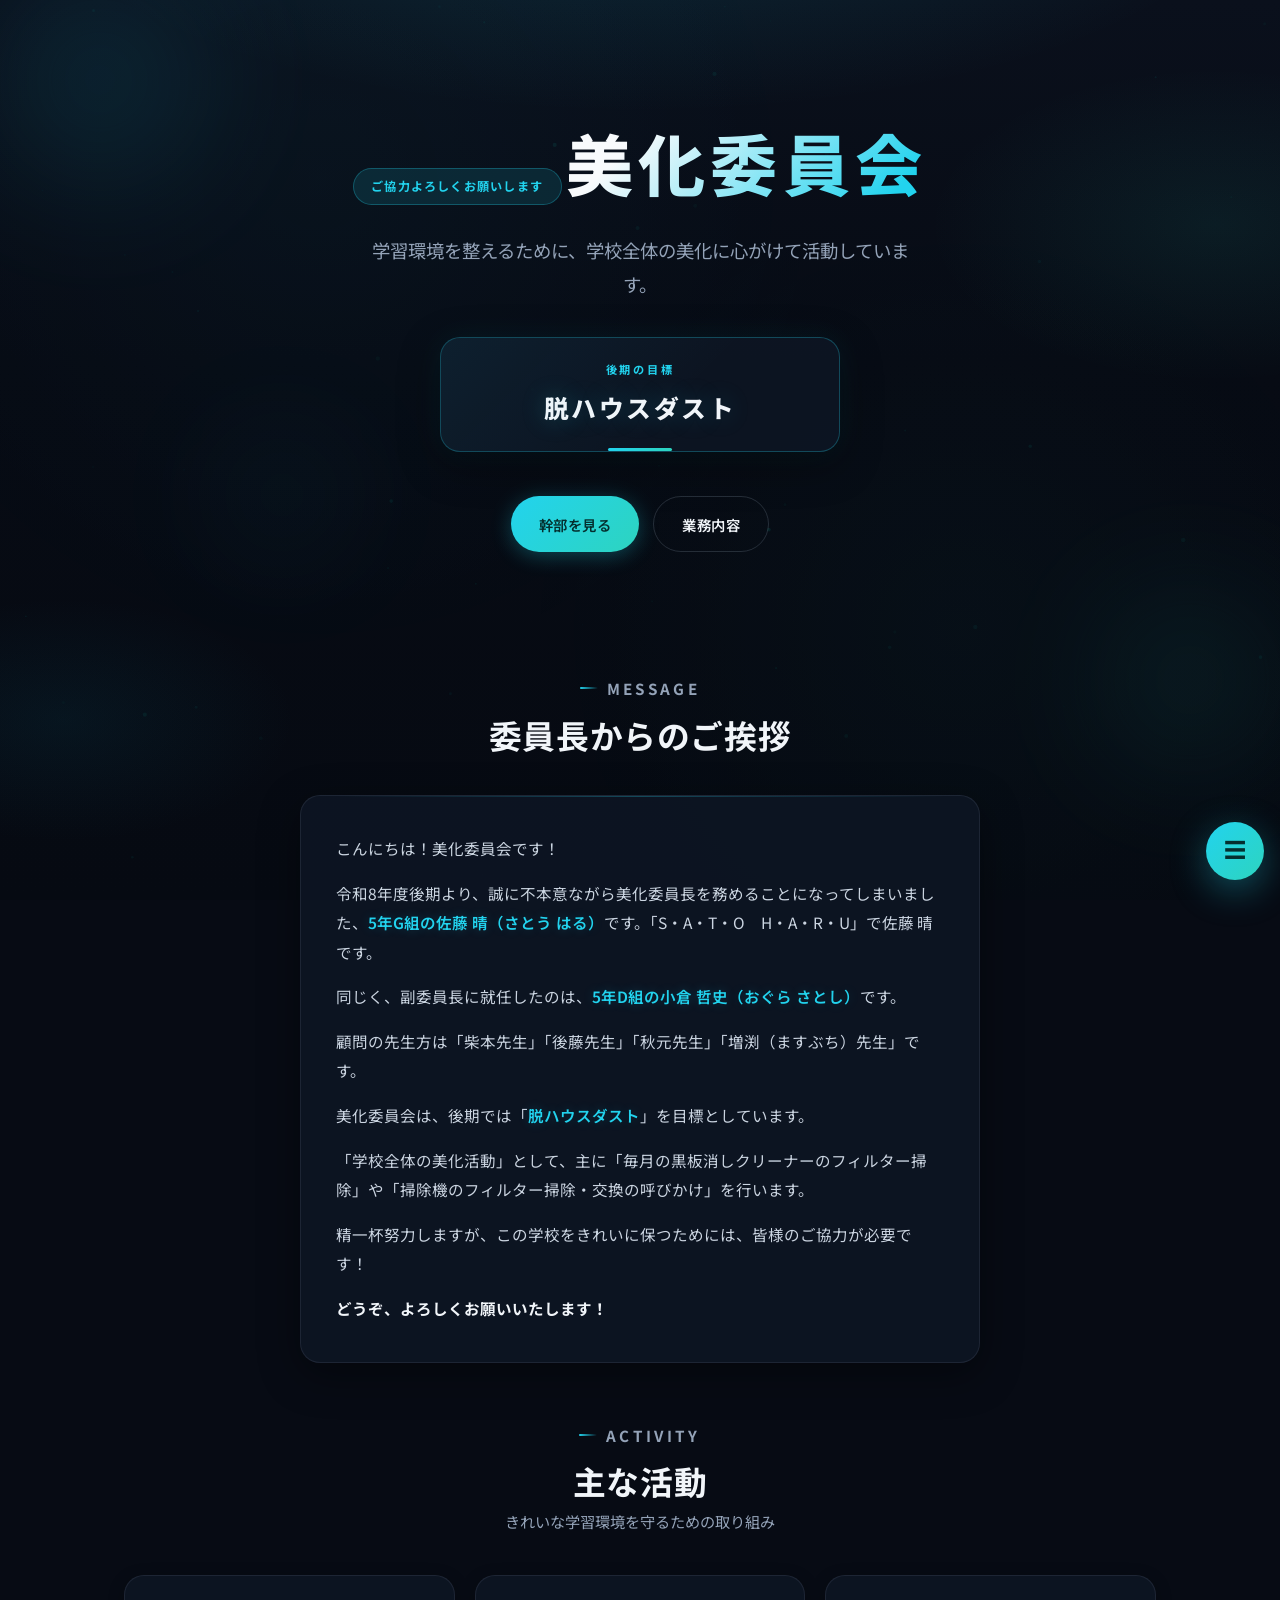
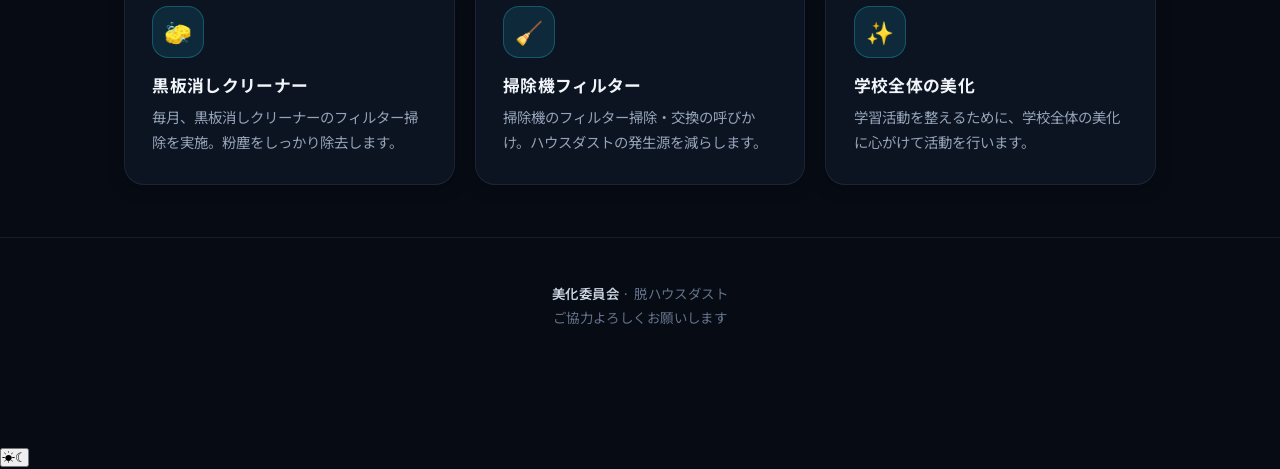
==== index.html @ 7baf2f7c "fix: light default data-theme + theme-color" ====
<!DOCTYPE html>
<html lang="ja" data-theme="light">
<head>
  <meta charset="UTF-8">
  <meta name="viewport" content="width=device-width, initial-scale=1.0, viewport-fit=cover">
  <meta name="description" content="美化委員会公式サイト — 脱ハウスダスト。学校全体の美化活動を行っています。">
  <meta name="theme-color" content="#f6f7f9">
  <title>美化委員会 · 脱ハウスダスト</title>
  <link rel="preconnect" href="https://fonts.googleapis.com">
  <link rel="preconnect" href="https://fonts.gstatic.com" crossorigin>
  <link href="https://fonts.googleapis.com/css2?family=Noto+Sans+JP:wght@400;500;600;700;800&display=swap" rel="stylesheet">
  <link rel="stylesheet" href="css/style.css">
  <link rel="stylesheet" href="css/menu.css">
</head>
<body>
  <div class="ambient" aria-hidden="true">
    <div class="ambient-gradient"></div>
    <div class="ambient-mesh"></div>
    <div class="ambient-orbs">
      <div class="orb orb-1"></div>
      <div class="orb orb-2"></div>
      <div class="orb orb-3"></div>
    </div>
  </div>
  <canvas id="dust-canvas" aria-hidden="true"></canvas>

  <div class="page-wrap">
    <header class="hero">
      <div class="container">
        <div class="hero-badge">ご協力よろしくお願いします</div>
        <h1>美化委員会</h1>
        <p class="hero-sub">学習環境を整えるために、学校全体の美化に心がけて活動しています。</p>
        <div class="goal-banner">
          <div class="label">後期の目標</div>
          <div class="value">脱ハウスダスト</div>
        </div>
        <div class="hero-cta">
          <a href="cadre.html" class="btn btn-primary">幹部を見る</a>
          <a href="activities.html" class="btn btn-ghost">業務内容</a>
        </div>
      </div>
    </header>

    <section class="section">
      <div class="container">
        <div class="section-header reveal">
          <p class="eyebrow">Message</p>
          <h2>委員長からのご挨拶</h2>
        </div>
        <div class="speech-card reveal reveal-delay-1">
          <p>こんにちは！美化委員会です！</p>
          <p>令和8年度後期より、誠に不本意ながら美化委員長を務めることになってしまいました、<span class="highlight">5年G組の佐藤 晴（さとう はる）</span>です。「S・A・T・O　H・A・R・U」で佐藤 晴です。</p>
          <p>同じく、副委員長に就任したのは、<span class="highlight">5年D組の小倉 哲史（おぐら さとし）</span>です。</p>
          <p>顧問の先生方は「柴本先生」「後藤先生」「秋元先生」「増渕（ますぶち）先生」です。</p>
          <p>美化委員会は、後期では「<span class="highlight">脱ハウスダスト</span>」を目標としています。</p>
          <p>「学校全体の美化活動」として、主に「毎月の黒板消しクリーナーのフィルター掃除」や「掃除機のフィルター掃除・交換の呼びかけ」を行います。</p>
          <p>精一杯努力しますが、この学校をきれいに保つためには、皆様のご協力が必要です！</p>
          <p><strong>どうぞ、よろしくお願いいたします！</strong></p>
        </div>
      </div>
    </section>

    <section class="section" style="padding-top:0;">
      <div class="container">
        <div class="section-header reveal">
          <p class="eyebrow">Activity</p>
          <h2>主な活動</h2>
          <p>きれいな学習環境を守るための取り組み</p>
        </div>
        <div class="activity-grid">
          <article class="card activity-card reveal reveal-delay-1">
            <div class="icon">🧽</div>
            <h3>黒板消しクリーナー</h3>
            <p>毎月、黒板消しクリーナーのフィルター掃除を実施。粉塵をしっかり除去します。</p>
          </article>
          <article class="card activity-card reveal reveal-delay-2">
            <div class="icon">🧹</div>
            <h3>掃除機フィルター</h3>
            <p>掃除機のフィルター掃除・交換の呼びかけ。ハウスダストの発生源を減らします。</p>
          </article>
          <article class="card activity-card reveal reveal-delay-3">
            <div class="icon">✨</div>
            <h3>学校全体の美化</h3>
            <p>学習活動を整えるために、学校全体の美化に心がけて活動を行います。</p>
          </article>
        </div>
      </div>
    </section>

    <footer class="site-footer">
      <p><strong>美化委員会</strong> · 脱ハウスダスト</p>
      <p>ご協力よろしくお願いします</p>
    </footer>
  </div>

  <script src="js/main.js" defer></script>
  <script src="js/menu.js" defer></script>
</body>
</html>
---- css/style.css ----
/* ============================================================
   美化委員会 · 脱ハウスダスト
   Premium Dark · Clean Air Protocol
   High motion · Strong visual identity
   ============================================================ */

:root {
  --bg: #070b14;
  --bg-elevated: #0d1524;
  --surface: rgba(16, 24, 40, 0.72);
  --surface-solid: #111827;
  --surface-hover: rgba(30, 41, 59, 0.85);

  --ink: #f1f5f9;
  --ink-2: #cbd5e1;
  --ink-3: #94a3b8;
  --ink-4: #64748b;

  --accent: #22d3ee;
  --accent-2: #2dd4bf;
  --accent-dim: #0e7490;
  --accent-soft: rgba(34, 211, 238, 0.12);
  --accent-glow: rgba(34, 211, 238, 0.35);
  --accent-line: rgba(34, 211, 238, 0.28);

  --line: rgba(148, 163, 184, 0.12);
  --line-strong: rgba(148, 163, 184, 0.22);
  --shadow-sm: 0 4px 16px rgba(0, 0, 0, 0.25);
  --shadow-md: 0 12px 40px rgba(0, 0, 0, 0.4);
  --shadow-lg: 0 24px 64px rgba(0, 0, 0, 0.5);
  --shadow-glow: 0 0 40px rgba(34, 211, 238, 0.15);

  --radius: 20px;
  --radius-sm: 12px;
  --radius-full: 9999px;

  --font: "Noto Sans JP", "Hiragino Sans", "Yu Gothic", system-ui, sans-serif;
  --ease: cubic-bezier(0.22, 1, 0.36, 1);
  --ease-out: cubic-bezier(0.16, 1, 0.3, 1);
  --ease-spring: cubic-bezier(0.34, 1.4, 0.64, 1);
  --max: 1080px;
}

*, *::before, *::after { box-sizing: border-box; margin: 0; padding: 0; }

html {
  scroll-behavior: smooth;
  -webkit-text-size-adjust: 100%;
  background: var(--bg);
}

body {
  font-family: var(--font);
  color: var(--ink);
  background: var(--bg);
  line-height: 1.75;
  min-height: 100vh;
  overflow-x: hidden;
  -webkit-font-smoothing: antialiased;
}

.ambient {
  position: fixed;
  inset: 0;
  z-index: 0;
  pointer-events: none;
  overflow: hidden;
}

.ambient-gradient {
  position: absolute;
  inset: 0;
  background:
    radial-gradient(ellipse 90% 50% at 50% -15%, rgba(34, 211, 238, 0.14) 0%, transparent 55%),
    radial-gradient(ellipse 45% 35% at 95% 25%, rgba(45, 212, 191, 0.08) 0%, transparent 50%),
    radial-gradient(ellipse 40% 30% at 5% 80%, rgba(14, 116, 144, 0.1) 0%, transparent 45%),
    linear-gradient(180deg, #0a101c 0%, var(--bg) 40%, #060a12 100%);
}

.ambient-mesh {
  position: absolute;
  inset: 0;
  opacity: 0.5;
  background-image:
    radial-gradient(circle at 25% 20%, rgba(34, 211, 238, 0.06) 0%, transparent 42%),
    radial-gradient(circle at 75% 70%, rgba(45, 212, 191, 0.05) 0%, transparent 38%);
  animation: mesh-drift 28s ease-in-out infinite alternate;
}

@keyframes mesh-drift {
  0% { transform: scale(1) translate(0, 0); }
  100% { transform: scale(1.08) translate(-2%, 1%); }
}

.ambient-orbs {
  position: absolute;
  inset: 0;
  overflow: hidden;
}
.orb {
  position: absolute;
  border-radius: 50%;
  filter: blur(60px);
  opacity: 0.35;
  animation: orb-float 18s ease-in-out infinite;
}
.orb-1 {
  width: 320px; height: 320px;
  background: radial-gradient(circle, rgba(34, 211, 238, 0.4), transparent 70%);
  top: -80px; left: -60px;
}
.orb-2 {
  width: 260px; height: 260px;
  background: radial-gradient(circle, rgba(45, 212, 191, 0.35), transparent 70%);
  bottom: 10%; right: -40px;
  animation-delay: -6s;
}
.orb-3 {
  width: 180px; height: 180px;
  background: radial-gradient(circle, rgba(14, 116, 144, 0.4), transparent 70%);
  top: 45%; left: 15%;
  animation-delay: -12s;
}

@keyframes orb-float {
  0%, 100% { transform: translate(0, 0) scale(1); }
  33% { transform: translate(30px, -25px) scale(1.08); }
  66% { transform: translate(-20px, 15px) scale(0.95); }
}

#dust-canvas {
  position: fixed;
  inset: 0;
  z-index: 1;
  pointer-events: none;
}

.page-wrap {
  position: relative;
  z-index: 2;
  min-height: 100vh;
  display: flex;
  flex-direction: column;
  animation: page-in 0.7s var(--ease-out) both;
}

@keyframes page-in {
  from { opacity: 0; transform: translateY(12px); }
  to { opacity: 1; transform: translateY(0); }
}

.container {
  width: 100%;
  max-width: var(--max);
  margin: 0 auto;
  padding: 0 1.5rem;
}

h1, h2, h3 {
  font-family: var(--font);
  font-weight: 700;
  letter-spacing: 0.02em;
  line-height: 1.25;
  color: var(--ink);
}

.eyebrow {
  display: inline-flex;
  align-items: center;
  gap: 0.55rem;
  font-size: 0.7rem;
  font-weight: 700;
  letter-spacing: 0.22em;
  text-transform: uppercase;
  color: var(--accent);
  margin-bottom: 0.75rem;
}
.eyebrow::before {
  content: "";
  width: 18px;
  height: 2px;
  background: linear-gradient(90deg, var(--accent), transparent);
  border-radius: 2px;
}

.btn {
  display: inline-flex;
  align-items: center;
  justify-content: center;
  gap: 0.5rem;
  padding: 0.9rem 1.75rem;
  border-radius: var(--radius-full);
  font-family: inherit;
  font-size: 0.9rem;
  font-weight: 600;
  letter-spacing: 0.04em;
  text-decoration: none;
  border: none;
  cursor: pointer;
  transition: transform 0.3s var(--ease), box-shadow 0.3s ease, background 0.25s ease, border-color 0.25s ease, color 0.25s ease;
  -webkit-tap-highlight-color: transparent;
  position: relative;
  overflow: hidden;
}
.btn::after {
  content: "";
  position: absolute;
  inset: 0;
  background: linear-gradient(120deg, transparent 30%, rgba(255,255,255,0.12) 50%, transparent 70%);
  transform: translateX(-120%);
  transition: transform 0.6s var(--ease);
}
.btn:hover::after { transform: translateX(120%); }

.btn-primary {
  background: linear-gradient(135deg, var(--accent), var(--accent-2));
  color: #042f2e;
  box-shadow: 0 4px 20px rgba(34, 211, 238, 0.3), var(--shadow-sm);
}
.btn-primary:hover {
  transform: translateY(-3px) scale(1.02);
  box-shadow: 0 8px 32px rgba(34, 211, 238, 0.4), var(--shadow-md);
}

.btn-ghost {
  background: transparent;
  color: var(--ink);
  border: 1px solid var(--line-strong);
  backdrop-filter: blur(8px);
}
.btn-ghost:hover {
  background: var(--surface);
  border-color: var(--accent-line);
  color: var(--accent);
  transform: translateY(-3px);
  box-shadow: var(--shadow-sm);
}

.card {
  background: var(--surface);
  border: 1px solid var(--line);
  border-radius: var(--radius);
  padding: 1.85rem 1.7rem;
  box-shadow: var(--shadow-sm);
  backdrop-filter: blur(16px);
  -webkit-backdrop-filter: blur(16px);
  transition: transform 0.4s var(--ease), box-shadow 0.4s ease, border-color 0.3s ease, background 0.3s ease;
  position: relative;
  overflow: hidden;
}
.card::before {
  content: "";
  position: absolute;
  top: 0; left: 0; right: 0;
  height: 1px;
  background: linear-gradient(90deg, transparent, var(--accent-line), transparent);
  opacity: 0;
  transition: opacity 0.35s ease;
}
.card:hover {
  transform: translateY(-6px);
  box-shadow: var(--shadow-md), var(--shadow-glow);
  border-color: var(--accent-line);
  background: var(--surface-hover);
}
.card:hover::before { opacity: 1; }

.hero {
  padding: 7.5rem 0 4rem;
  text-align: center;
  position: relative;
}

.hero-badge {
  display: inline-flex;
  align-items: center;
  gap: 0.4rem;
  padding: 0.42rem 1.1rem;
  border-radius: var(--radius-full);
  background: var(--accent-soft);
  border: 1px solid var(--accent-line);
  color: var(--accent);
  font-size: 0.76rem;
  font-weight: 700;
  letter-spacing: 0.1em;
  margin-bottom: 1.75rem;
  animation: badge-pulse 3.5s ease-in-out infinite;
}
@keyframes badge-pulse {
  0%, 100% { box-shadow: 0 0 0 0 rgba(34, 211, 238, 0.25); }
  50% { box-shadow: 0 0 0 8px rgba(34, 211, 238, 0); }
}

.hero h1 {
  font-size: clamp(2.6rem, 7vw, 4.2rem);
  font-weight: 800;
  letter-spacing: 0.08em;
  margin-bottom: 0.8rem;
  background: linear-gradient(135deg, #f8fafc 20%, var(--accent) 90%);
  -webkit-background-clip: text;
  background-clip: text;
  -webkit-text-fill-color: transparent;
  position: relative;
  display: inline-block;
}

.hero-sub {
  font-size: clamp(1rem, 2.3vw, 1.15rem);
  color: var(--ink-3);
  max-width: 30em;
  margin: 0 auto 2.25rem;
  font-weight: 400;
  line-height: 1.85;
}

.hero-cta {
  display: flex;
  flex-wrap: wrap;
  gap: 0.85rem;
  justify-content: center;
}

.goal-banner {
  margin: 0 auto 2.75rem;
  max-width: 400px;
  padding: 1.4rem 1.9rem;
  border-radius: var(--radius);
  background: var(--surface);
  border: 1px solid var(--accent-line);
  box-shadow: var(--shadow-md), 0 0 30px rgba(34, 211, 238, 0.08);
  text-align: center;
  position: relative;
  overflow: hidden;
  backdrop-filter: blur(12px);
}
.goal-banner::before {
  content: "";
  position: absolute;
  inset: 0;
  background: linear-gradient(135deg, rgba(34, 211, 238, 0.06), transparent 60%);
  pointer-events: none;
}
.goal-banner::after {
  content: "";
  position: absolute;
  left: 50%;
  bottom: 0;
  transform: translateX(-50%);
  width: 64px;
  height: 3px;
  background: linear-gradient(90deg, var(--accent), var(--accent-2));
  border-radius: 3px;
}
.goal-banner .label {
  font-size: 0.7rem;
  font-weight: 700;
  letter-spacing: 0.24em;
  color: var(--accent);
  margin-bottom: 0.35rem;
}
.goal-banner .value {
  font-size: 1.55rem;
  font-weight: 800;
  letter-spacing: 0.1em;
  color: var(--ink);
  text-shadow: 0 0 24px rgba(34, 211, 238, 0.25);
}

.section {
  padding: 3.25rem 0;
}
.section-header {
  text-align: center;
  margin-bottom: 2.5rem;
}
.section-header h2 {
  font-size: clamp(1.55rem, 3.2vw, 2.05rem);
  margin-bottom: 0.45rem;
}
.section-header p {
  color: var(--ink-3);
  font-size: 0.95rem;
}

.speech-card {
  max-width: 680px;
  margin: 0 auto;
  padding: 2.4rem 2.2rem;
  background: var(--surface);
  border-radius: var(--radius);
  border: 1px solid var(--line);
  box-shadow: var(--shadow-md);
  position: relative;
  backdrop-filter: blur(16px);
  -webkit-backdrop-filter: blur(16px);
}
.speech-card::before {
  content: "";
  position: absolute;
  top: 0;
  left: 2.2rem;
  right: 2.2rem;
  height: 1px;
  background: linear-gradient(90deg, transparent, var(--accent-line), transparent);
}
.speech-card p {
  color: var(--ink-2);
  font-size: 0.97rem;
  margin-bottom: 0.95rem;
  line-height: 1.9;
}
.speech-card p:last-child { margin-bottom: 0; }
.speech-card .highlight {
  color: var(--accent);
  font-weight: 600;
  text-shadow: 0 0 12px rgba(34, 211, 238, 0.2);
}
.speech-card strong {
  color: var(--ink);
  font-weight: 700;
}

.activity-grid {
  display: grid;
  grid-template-columns: repeat(auto-fit, minmax(250px, 1fr));
  gap: 1.25rem;
}
.activity-card .icon {
  width: 52px;
  height: 52px;
  border-radius: 16px;
  background: var(--accent-soft);
  border: 1px solid var(--accent-line);
  display: flex;
  align-items: center;
  justify-content: center;
  font-size: 1.4rem;
  margin-bottom: 1.1rem;
  transition: transform 0.35s var(--ease-spring), box-shadow 0.35s ease;
}
.activity-card:hover .icon {
  transform: scale(1.1) rotate(-4deg);
  box-shadow: 0 0 20px rgba(34, 211, 238, 0.25);
}
.activity-card h3 {
  font-size: 1.05rem;
  margin-bottom: 0.5rem;
}
.activity-card p {
  font-size: 0.9rem;
  color: var(--ink-3);
  line-height: 1.75;
}

.cadre-grid {
  display: grid;
  grid-template-columns: repeat(auto-fit, minmax(210px, 1fr));
  gap: 1.25rem;
}
.cadre-card {
  text-align: center;
  padding: 2.1rem 1.5rem;
}
.cadre-card .role {
  font-size: 0.66rem;
  font-weight: 700;
  letter-spacing: 0.2em;
  color: var(--accent);
  margin-bottom: 1.1rem;
  text-transform: uppercase;
}
.cadre-avatar {
  width: 84px;
  height: 84px;
  border-radius: 50%;
  margin: 0 auto 1.15rem;
  background: linear-gradient(145deg, var(--accent), var(--accent-2));
  display: flex;
  align-items: center;
  justify-content: center;
  font-size: 1.6rem;
  color: #042f2e;
  font-weight: 800;
  box-shadow: 0 10px 28px rgba(34, 211, 238, 0.3);
  letter-spacing: 0.02em;
  transition: transform 0.4s var(--ease-spring), box-shadow 0.4s ease;
}
.cadre-card:hover .cadre-avatar {
  transform: scale(1.08);
  box-shadow: 0 14px 36px rgba(34, 211, 238, 0.4);
}
.cadre-card.teacher .cadre-avatar {
  background: linear-gradient(145deg, #475569, #64748b);
  color: #f1f5f9;
  box-shadow: 0 10px 28px rgba(0, 0, 0, 0.35);
}
.cadre-card.teacher:hover .cadre-avatar {
  box-shadow: 0 14px 36px rgba(0, 0, 0, 0.45);
}
.cadre-card h3 {
  font-size: 1.15rem;
  margin-bottom: 0.3rem;
}
.cadre-card .meta {
  font-size: 0.86rem;
  color: var(--ink-3);
}
.cadre-card.featured {
  border-color: var(--accent-line);
  background: linear-gradient(165deg, rgba(34, 211, 238, 0.08), var(--surface));
}

.site-footer {
  margin-top: auto;
  padding: 2.75rem 1.5rem 7rem;
  text-align: center;
  color: var(--ink-4);
  font-size: 0.84rem;
  border-top: 1px solid var(--line);
  letter-spacing: 0.03em;
}
.site-footer strong {
  color: var(--ink-2);
  font-weight: 600;
}

.reveal {
  opacity: 0;
  transform: translateY(28px) scale(0.98);
  filter: blur(4px);
  transition:
    opacity 0.8s var(--ease-out),
    transform 0.8s var(--ease-out),
    filter 0.8s var(--ease-out);
}
.reveal.visible {
  opacity: 1;
  transform: translateY(0) scale(1);
  filter: blur(0);
}
.reveal-delay-1 { transition-delay: 0.08s; }
.reveal-delay-2 { transition-delay: 0.16s; }
.reveal-delay-3 { transition-delay: 0.24s; }
.reveal-delay-4 { transition-delay: 0.32s; }

@media (max-width: 480px) {
  .hero { padding: 5.5rem 0 3.25rem; }
  .speech-card { padding: 1.7rem 1.4rem; }
  .goal-banner { padding: 1.2rem 1.4rem; }
  .hero h1 { letter-spacing: 0.05em; }
}

@media (prefers-reduced-motion: reduce) {
  .ambient-mesh,
  .orb,
  .hero-badge {
    animation: none !important;
  }
  .reveal {
    opacity: 1;
    transform: none;
    filter: none;
    transition: none;
  }
}
---- css/menu.css ----
/* ============================================================
   Radial + FAB — Dark Clean Air theme
   ============================================================ */

:root {
  --rm-font: "Noto Sans JP", "Hiragino Sans", system-ui, sans-serif;
  --rm-item-bg: linear-gradient(145deg, #1e293b, #0f172a);
  --rm-item-hover-bg: linear-gradient(135deg, #22d3ee, #2dd4bf);
  --rm-parent-bg: linear-gradient(145deg, rgba(34, 211, 238, 0.15), #0f172a);
  --rm-border: rgba(34, 211, 238, 0.3);
  --rm-border-hover: #22d3ee;
  --rm-text: #f1f5f9;
  --rm-orbit: rgba(34, 211, 238, 0.25);
  --rm-core-bg: linear-gradient(135deg, #22d3ee, #2dd4bf);
  --rm-label-bg: rgba(15, 23, 42, 0.95);
  --rm-label-border: rgba(34, 211, 238, 0.2);
  --rm-item-size: 56px;
  --rm-ease: cubic-bezier(0.34, 1.4, 0.64, 1);
  --rm-z: 9999999;
  --ham-bg: #0a101c;
  --ham-card: #111827;
  --ham-border: rgba(148, 163, 184, 0.12);
}

.radial-menu-wrapper {
  position: fixed;
  top: 0;
  left: 0;
  width: 0;
  height: 0;
  z-index: var(--rm-z);
  pointer-events: none;
  visibility: hidden;
  opacity: 0;
  transition: visibility 0s linear 0.28s, opacity 0.18s ease-out;
  transform: none !important;
}
.radial-menu-wrapper.active {
  pointer-events: auto;
  visibility: visible;
  opacity: 1;
  transition: visibility 0s linear 0s, opacity 0.12s ease-in;
}

.rm-canvas-layer {
  position: absolute;
  top: 50%;
  left: 50%;
  transform: translate(-50%, -50%);
  pointer-events: none;
  z-index: 1;
}

.rm-shell-orbit {
  position: absolute;
  border-radius: 50%;
  border: 1.5px dashed var(--rm-orbit);
  pointer-events: none;
  z-index: 2;
  transform: scale(0.15) rotate(-90deg);
  opacity: 0;
  transition: transform 0.55s var(--rm-ease), opacity 0.3s ease;
}
.radial-menu-wrapper.active .rm-shell-orbit {
  transform: scale(1) rotate(0deg);
  opacity: 1;
  animation: bika-orbit 20s linear infinite;
}
@keyframes bika-orbit {
  to { transform: scale(1) rotate(360deg); }
}

.rm-core-btn {
  position: absolute;
  width: 48px;
  height: 48px;
  margin-top: -24px;
  margin-left: -24px;
  border-radius: 50%;
  border: 2px solid rgba(255, 255, 255, 0.4);
  background: var(--rm-core-bg);
  color: #042f2e;
  font-size: 17px;
  font-weight: 700;
  cursor: pointer;
  display: flex;
  align-items: center;
  justify-content: center;
  z-index: 10;
  box-shadow: 0 8px 28px rgba(34, 211, 238, 0.4);
  opacity: 0;
  pointer-events: none;
  transform: scale(0);
  transition: transform 0.4s var(--rm-ease), opacity 0.2s ease;
}
.rm-core-btn.visible {
  opacity: 1;
  pointer-events: auto;
  transform: scale(1);
}
.rm-core-btn:hover {
  transform: scale(1.12) !important;
}

.rm-item {
  position: absolute;
  width: var(--rm-item-size);
  height: var(--rm-item-size);
  margin-top: calc(-1 * var(--rm-item-size) / 2);
  margin-left: calc(-1 * var(--rm-item-size) / 2);
  border-radius: 50%;
  border: 1.5px solid var(--rm-border);
  background: var(--rm-item-bg);
  color: var(--rm-text);
  font-size: 20px;
  cursor: pointer;
  display: flex;
  align-items: center;
  justify-content: center;
  z-index: 3;
  box-shadow: 0 8px 24px rgba(0, 0, 0, 0.35);
  opacity: 0;
  pointer-events: none;
  transform: translate3d(0, 0, 0) scale(0);
  transition: transform 0.45s var(--rm-ease), opacity 0.25s ease, border-color 0.2s, background 0.2s;
}
.radial-menu-wrapper.active .rm-item.rendered {
  opacity: 1;
  pointer-events: auto;
  transform: translate3d(var(--x), var(--y), 0) scale(1);
}
.rm-item:hover,
.rm-item:active {
  background: var(--rm-item-hover-bg) !important;
  border-color: var(--rm-border-hover);
  color: #042f2e;
  transform: translate3d(var(--x), var(--y), 0) scale(1.16) !important;
  box-shadow: 0 12px 32px rgba(34, 211, 238, 0.35);
  z-index: 5;
}
.rm-item.has-sub {
  background: var(--rm-parent-bg);
  border-color: rgba(34, 211, 238, 0.45);
}
.rm-item::after {
  content: attr(data-label);
  position: absolute;
  bottom: -32px;
  left: 50%;
  transform: translateX(-50%) translateY(-6px) scale(0.85);
  background: var(--rm-label-bg);
  color: var(--rm-text);
  padding: 4px 10px;
  border-radius: 8px;
  border: 1px solid var(--rm-label-border);
  font-family: var(--rm-font);
  font-size: 11px;
  font-weight: 600;
  white-space: nowrap;
  opacity: 0;
  pointer-events: none;
  box-shadow: 0 4px 16px rgba(0, 0, 0, 0.3);
  transition: transform 0.3s var(--rm-ease), opacity 0.2s ease;
}
.radial-menu-wrapper.active .rm-item.rendered::after {
  opacity: 1;
  transform: translateX(-50%) translateY(0) scale(1);
}

.menu-fab {
  position: fixed !important;
  right: max(1rem, env(safe-area-inset-right));
  bottom: max(1.25rem, env(safe-area-inset-bottom));
  z-index: 99990 !important;
  width: 58px;
  height: 58px;
  border-radius: 50%;
  border: 0;
  cursor: pointer;
  font-size: 1.35rem;
  line-height: 1;
  background: linear-gradient(135deg, #22d3ee, #2dd4bf);
  color: #042f2e;
  box-shadow: 0 10px 36px rgba(34, 211, 238, 0.35);
  transition: transform 0.22s var(--rm-ease), box-shadow 0.22s ease;
  -webkit-tap-highlight-color: transparent;
}
.menu-fab:hover {
  transform: scale(1.08);
  box-shadow: 0 14px 44px rgba(34, 211, 238, 0.45);
}
.menu-fab:active {
  transform: scale(0.96);
}

#ham-overlay {
  position: fixed;
  inset: 0;
  z-index: 100000;
  display: none;
  background: rgba(7, 11, 20, 0.65);
  backdrop-filter: blur(14px);
  -webkit-backdrop-filter: blur(14px);
  opacity: 0;
  transition: opacity 0.28s ease;
}
#ham-overlay.open {
  display: block;
  opacity: 1;
}

#ham-panel {
  position: fixed;
  top: 0;
  right: 0;
  bottom: 0;
  z-index: 100001;
  width: min(340px, 100%);
  display: none;
  flex-direction: column;
  background: var(--ham-bg);
  color: var(--rm-text);
  padding: 1.35rem 1.2rem calc(1.5rem + env(safe-area-inset-bottom));
  overflow: auto;
  border-left: 1px solid var(--ham-border);
  box-shadow: -20px 0 48px rgba(0, 0, 0, 0.4);
  transform: translateX(100%);
  transition: transform 0.35s cubic-bezier(0.22, 1, 0.36, 1);
}
#ham-panel.open {
  display: flex;
  transform: translateX(0);
}

#ham-panel .ham-header {
  display: flex;
  justify-content: space-between;
  align-items: center;
  margin-bottom: 1.2rem;
  padding-bottom: 0.85rem;
  border-bottom: 1px solid var(--ham-border);
}
#ham-panel .ham-title {
  font-weight: 700;
  font-size: 1.02rem;
  letter-spacing: 0.06em;
  color: #f1f5f9;
}

#ham-list {
  display: flex;
  flex-direction: column;
  gap: 0.5rem;
}

.ham-link,
.ham-group-btn {
  display: block;
  width: 100%;
  text-align: left;
  padding: 0.95rem 1.05rem;
  border-radius: 14px;
  background: var(--ham-card);
  border: 1px solid var(--ham-border);
  color: var(--rm-text);
  text-decoration: none;
  font: inherit;
  font-size: 0.94rem;
  font-weight: 500;
  cursor: pointer;
  transition: border-color 0.2s, background 0.2s, transform 0.2s, box-shadow 0.2s;
}
.ham-link:hover,
.ham-group-btn:hover {
  border-color: rgba(34, 211, 238, 0.4);
  background: #1e293b;
  transform: translateX(3px);
  box-shadow: 0 4px 16px rgba(34, 211, 238, 0.1);
}

.ham-close {
  border: 0;
  background: rgba(148, 163, 184, 0.1);
  color: #f1f5f9;
  width: 40px;
  height: 40px;
  border-radius: 50%;
  cursor: pointer;
  font-size: 1.05rem;
  transition: background 0.2s, transform 0.2s;
}
.ham-close:hover {
  background: rgba(34, 211, 238, 0.2);
  transform: rotate(90deg);
}

@media (max-width: 480px) {
  :root { --rm-item-size: 52px; }
  .menu-fab { width: 54px; height: 54px; }
}
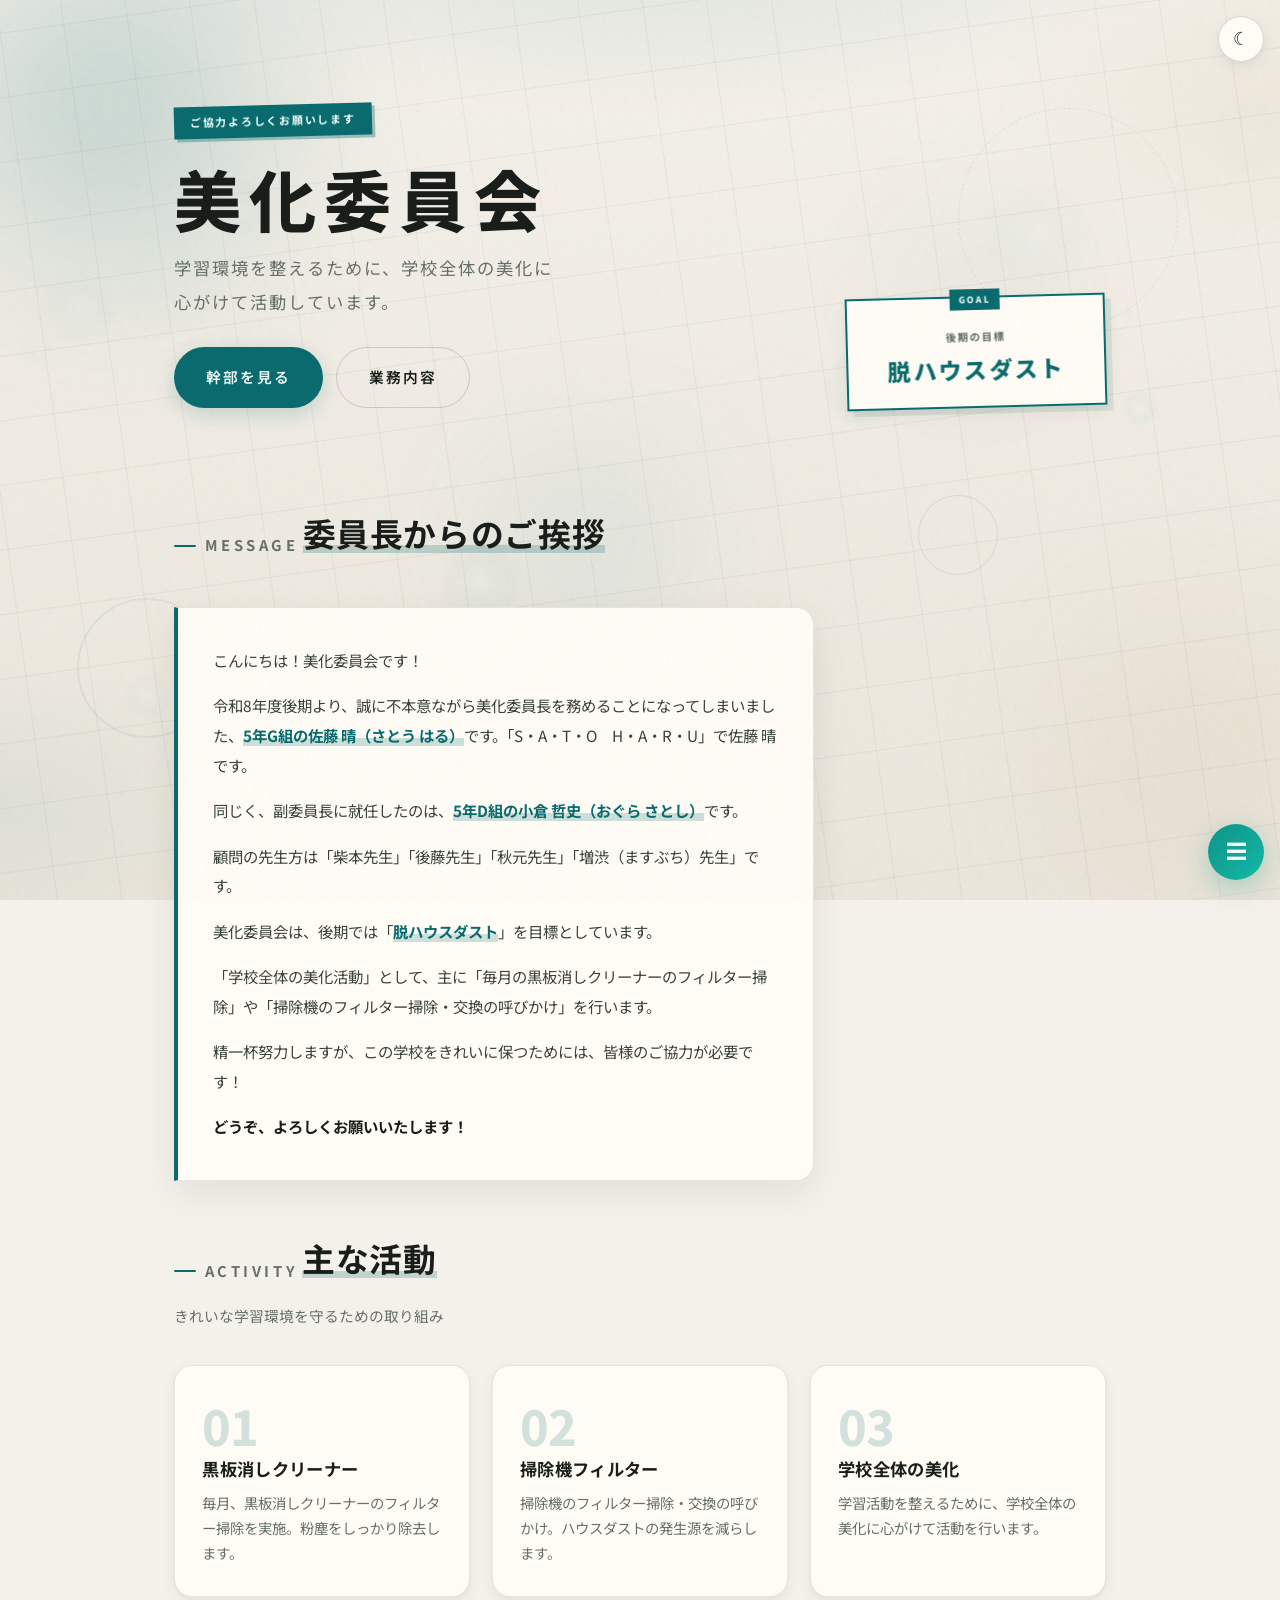
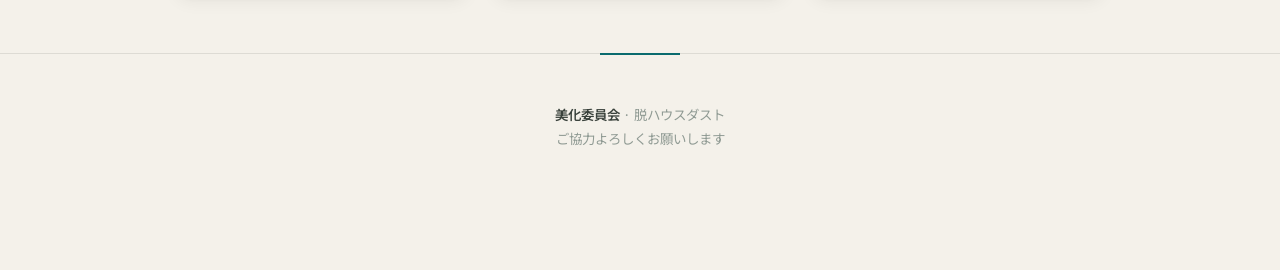
==== commit 9b9c8969: "layout: asymmetric editorial hero + ambient layers + numbered activities" ====
--- a/index.html
+++ b/index.html
@@ -4,7 +4,7 @@
   <meta charset="UTF-8">
   <meta name="viewport" content="width=device-width, initial-scale=1.0, viewport-fit=cover">
   <meta name="description" content="美化委員会公式サイト — 脱ハウスダスト。学校全体の美化活動を行っています。">
-  <meta name="theme-color" content="#f6f7f9">
+  <meta name="theme-color" content="#f4f1ea">
   <title>美化委員会 · 脱ハウスダスト</title>
   <link rel="preconnect" href="https://fonts.googleapis.com">
   <link rel="preconnect" href="https://fonts.gstatic.com" crossorigin>
@@ -15,28 +15,41 @@
 <body>
   <div class="ambient" aria-hidden="true">
     <div class="ambient-gradient"></div>
-    <div class="ambient-mesh"></div>
+    <div class="ambient-grid"></div>
     <div class="ambient-orbs">
       <div class="orb orb-1"></div>
       <div class="orb orb-2"></div>
       <div class="orb orb-3"></div>
+      <div class="orb orb-4"></div>
     </div>
+    <div class="ring ring-1"></div>
+    <div class="ring ring-2"></div>
+    <div class="ring ring-3"></div>
+    <div class="ripple ripple-1"></div>
+    <div class="ripple ripple-2"></div>
+    <div class="ripple ripple-3"></div>
   </div>
   <canvas id="dust-canvas" aria-hidden="true"></canvas>
 
   <div class="page-wrap">
     <header class="hero">
       <div class="container">
-        <div class="hero-badge">ご協力よろしくお願いします</div>
-        <h1>美化委員会</h1>
-        <p class="hero-sub">学習環境を整えるために、学校全体の美化に心がけて活動しています。</p>
-        <div class="goal-banner">
-          <div class="label">後期の目標</div>
-          <div class="value">脱ハウスダスト</div>
-        </div>
-        <div class="hero-cta">
-          <a href="cadre.html" class="btn btn-primary">幹部を見る</a>
-          <a href="activities.html" class="btn btn-ghost">業務内容</a>
+        <div class="hero-inner">
+          <div class="hero-main">
+            <div class="hero-badge">ご協力よろしくお願いします</div>
+            <h1>美化委員会</h1>
+            <p class="hero-sub">学習環境を整えるために、学校全体の美化に心がけて活動しています。</p>
+            <div class="hero-cta">
+              <a href="cadre.html" class="btn btn-primary">幹部を見る</a>
+              <a href="activities.html" class="btn btn-ghost">業務内容</a>
+            </div>
+          </div>
+          <div class="hero-side">
+            <div class="goal-banner">
+              <div class="label">後期の目標</div>
+              <div class="value">脱ハウスダスト</div>
+            </div>
+          </div>
         </div>
       </div>
     </header>
@@ -51,7 +64,7 @@
           <p>こんにちは！美化委員会です！</p>
           <p>令和8年度後期より、誠に不本意ながら美化委員長を務めることになってしまいました、<span class="highlight">5年G組の佐藤 晴（さとう はる）</span>です。「S・A・T・O　H・A・R・U」で佐藤 晴です。</p>
           <p>同じく、副委員長に就任したのは、<span class="highlight">5年D組の小倉 哲史（おぐら さとし）</span>です。</p>
-          <p>顧問の先生方は「柴本先生」「後藤先生」「秋元先生」「増渕（ますぶち）先生」です。</p>
+          <p>顧問の先生方は「柴本先生」「後藤先生」「秋元先生」「増渋（ますぶち）先生」です。</p>
           <p>美化委員会は、後期では「<span class="highlight">脱ハウスダスト</span>」を目標としています。</p>
           <p>「学校全体の美化活動」として、主に「毎月の黒板消しクリーナーのフィルター掃除」や「掃除機のフィルター掃除・交換の呼びかけ」を行います。</p>
           <p>精一杯努力しますが、この学校をきれいに保つためには、皆様のご協力が必要です！</p>
@@ -69,17 +82,17 @@
         </div>
         <div class="activity-grid">
           <article class="card activity-card reveal reveal-delay-1">
-            <div class="icon">🧽</div>
+            <div class="num">01</div>
             <h3>黒板消しクリーナー</h3>
             <p>毎月、黒板消しクリーナーのフィルター掃除を実施。粉塵をしっかり除去します。</p>
           </article>
           <article class="card activity-card reveal reveal-delay-2">
-            <div class="icon">🧹</div>
+            <div class="num">02</div>
             <h3>掃除機フィルター</h3>
             <p>掃除機のフィルター掃除・交換の呼びかけ。ハウスダストの発生源を減らします。</p>
           </article>
           <article class="card activity-card reveal reveal-delay-3">
-            <div class="icon">✨</div>
+            <div class="num">03</div>
             <h3>学校全体の美化</h3>
             <p>学習活動を整えるために、学校全体の美化に心がけて活動を行います。</p>
           </article>
--- a/css/style.css
+++ b/css/style.css
@@ -1,565 +1,567 @@
 /* ============================================================
-   美化委員会 · 脱ハウスダスト
-   Premium Dark · Clean Air Protocol
-   High motion · Strong visual identity
+   美化委員会 · 脱ハウスダスト 2026
+   Editorial · Alive background · Not generic AI
    ============================================================ */
 
 :root {
-  --bg: #070b14;
-  --bg-elevated: #0d1524;
-  --surface: rgba(16, 24, 40, 0.72);
-  --surface-solid: #111827;
-  --surface-hover: rgba(30, 41, 59, 0.85);
-
-  --ink: #f1f5f9;
-  --ink-2: #cbd5e1;
-  --ink-3: #94a3b8;
-  --ink-4: #64748b;
-
-  --accent: #22d3ee;
-  --accent-2: #2dd4bf;
-  --accent-dim: #0e7490;
-  --accent-soft: rgba(34, 211, 238, 0.12);
-  --accent-glow: rgba(34, 211, 238, 0.35);
-  --accent-line: rgba(34, 211, 238, 0.28);
-
-  --line: rgba(148, 163, 184, 0.12);
-  --line-strong: rgba(148, 163, 184, 0.22);
-  --shadow-sm: 0 4px 16px rgba(0, 0, 0, 0.25);
-  --shadow-md: 0 12px 40px rgba(0, 0, 0, 0.4);
-  --shadow-lg: 0 24px 64px rgba(0, 0, 0, 0.5);
-  --shadow-glow: 0 0 40px rgba(34, 211, 238, 0.15);
-
-  --radius: 20px;
-  --radius-sm: 12px;
-  --radius-full: 9999px;
-
+  --bg: #f4f1ea;
+  --bg-deep: #ebe6dc;
+  --surface: #fffcf6;
+  --surface-2: #f9f5ed;
+  --ink: #1a1e1b;
+  --ink-2: #3a423c;
+  --ink-3: #66706a;
+  --ink-4: #8f9a93;
+  --accent: #0a6b6e;
+  --accent-bright: #0f8a8e;
+  --accent-soft: rgba(10, 107, 110, 0.1);
+  --accent-glow: rgba(10, 107, 110, 0.2);
+  --accent-line: rgba(10, 107, 110, 0.35);
+  --accent-on: #f2fffe;
+  --warm: #c4a574;
+  --warm-soft: rgba(196, 165, 116, 0.15);
+  --line: rgba(26, 30, 27, 0.1);
+  --line-strong: rgba(26, 30, 27, 0.16);
+  --shadow-sm: 0 2px 6px rgba(26,30,27,0.04), 0 6px 16px rgba(26,30,27,0.05);
+  --shadow-md: 0 12px 36px rgba(26,30,27,0.08);
+  --shadow-lg: 0 24px 60px rgba(26,30,27,0.1);
+  --radius: 4px;
+  --radius-lg: 18px;
   --font: "Noto Sans JP", "Hiragino Sans", "Yu Gothic", system-ui, sans-serif;
   --ease: cubic-bezier(0.22, 1, 0.36, 1);
   --ease-out: cubic-bezier(0.16, 1, 0.3, 1);
-  --ease-spring: cubic-bezier(0.34, 1.4, 0.64, 1);
-  --max: 1080px;
+  --ease-spring: cubic-bezier(0.34, 1.3, 0.64, 1);
+  --max: 980px;
+}
+
+[data-theme="dark"] {
+  --bg: #0d1210;
+  --bg-deep: #080b0a;
+  --surface: #161c19;
+  --surface-2: #1c2420;
+  --ink: #eef2ef;
+  --ink-2: #c5cec8;
+  --ink-3: #8b968f;
+  --ink-4: #5c6861;
+  --accent: #2dd4bf;
+  --accent-bright: #5eead4;
+  --accent-soft: rgba(45, 212, 191, 0.12);
+  --accent-glow: rgba(45, 212, 191, 0.25);
+  --accent-line: rgba(45, 212, 191, 0.35);
+  --accent-on: #042f2e;
+  --warm: #d4b896;
+  --warm-soft: rgba(212, 184, 150, 0.12);
+  --line: rgba(200, 215, 208, 0.1);
+  --line-strong: rgba(200, 215, 208, 0.18);
+  --shadow-sm: 0 2px 10px rgba(0,0,0,0.35);
+  --shadow-md: 0 14px 40px rgba(0,0,0,0.4);
+  --shadow-lg: 0 28px 64px rgba(0,0,0,0.5);
 }
 
 *, *::before, *::after { box-sizing: border-box; margin: 0; padding: 0; }
-
-html {
-  scroll-behavior: smooth;
-  -webkit-text-size-adjust: 100%;
-  background: var(--bg);
-}
-
+html { scroll-behavior: smooth; background: var(--bg); }
 body {
   font-family: var(--font);
   color: var(--ink);
   background: var(--bg);
-  line-height: 1.75;
+  line-height: 1.8;
   min-height: 100vh;
   overflow-x: hidden;
   -webkit-font-smoothing: antialiased;
-}
-
-.ambient {
+  transition: background 0.45s ease, color 0.45s ease;
+}
+
+body::before {
+  content: "";
   position: fixed;
   inset: 0;
-  z-index: 0;
+  z-index: 9990;
   pointer-events: none;
-  overflow: hidden;
+  opacity: 0.04;
+  background-image: url("data:image/svg+xml,%3Csvg viewBox='0 0 200 200' xmlns='http://www.w3.org/2000/svg'%3E%3Cfilter id='n'%3E%3CfeTurbulence type='fractalNoise' baseFrequency='0.85' numOctaves='4' stitchTiles='stitch'/%3E%3C/filter%3E%3Crect width='100%25' height='100%25' filter='url(%23n)'/%3E%3C/svg%3E");
+  mix-blend-mode: multiply;
+}
+[data-theme="dark"] body::before { opacity: 0.06; mix-blend-mode: soft-light; }
+
+.ambient {
+  position: fixed; inset: 0; z-index: 0; pointer-events: none; overflow: hidden;
 }
 
 .ambient-gradient {
-  position: absolute;
-  inset: 0;
+  position: absolute; inset: 0;
   background:
-    radial-gradient(ellipse 90% 50% at 50% -15%, rgba(34, 211, 238, 0.14) 0%, transparent 55%),
-    radial-gradient(ellipse 45% 35% at 95% 25%, rgba(45, 212, 191, 0.08) 0%, transparent 50%),
-    radial-gradient(ellipse 40% 30% at 5% 80%, rgba(14, 116, 144, 0.1) 0%, transparent 45%),
-    linear-gradient(180deg, #0a101c 0%, var(--bg) 40%, #060a12 100%);
-}
-
-.ambient-mesh {
-  position: absolute;
-  inset: 0;
+    radial-gradient(ellipse 90% 50% at 50% -15%, color-mix(in srgb, var(--accent) 14%, transparent), transparent 55%),
+    radial-gradient(ellipse 45% 40% at 100% 10%, color-mix(in srgb, var(--warm) 10%, transparent), transparent 50%),
+    radial-gradient(ellipse 40% 35% at 0% 90%, color-mix(in srgb, var(--accent) 6%, transparent), transparent 50%),
+    linear-gradient(180deg, var(--bg) 0%, var(--bg-deep) 100%);
+}
+
+.ambient-grid {
+  position: absolute; inset: -20%;
+  background-image:
+    linear-gradient(var(--line) 1px, transparent 1px),
+    linear-gradient(90deg, var(--line) 1px, transparent 1px);
+  background-size: 64px 64px;
   opacity: 0.5;
-  background-image:
-    radial-gradient(circle at 25% 20%, rgba(34, 211, 238, 0.06) 0%, transparent 42%),
-    radial-gradient(circle at 75% 70%, rgba(45, 212, 191, 0.05) 0%, transparent 38%);
-  animation: mesh-drift 28s ease-in-out infinite alternate;
-}
-
-@keyframes mesh-drift {
-  0% { transform: scale(1) translate(0, 0); }
-  100% { transform: scale(1.08) translate(-2%, 1%); }
-}
-
-.ambient-orbs {
-  position: absolute;
-  inset: 0;
-  overflow: hidden;
-}
+  transform: rotate(-8deg);
+  animation: grid-drift 40s linear infinite;
+}
+@keyframes grid-drift {
+  0% { transform: rotate(-8deg) translate(0, 0); }
+  100% { transform: rotate(-8deg) translate(64px, 64px); }
+}
+
+.ambient-orbs { position: absolute; inset: 0; }
 .orb {
   position: absolute;
   border-radius: 50%;
-  filter: blur(60px);
+  filter: blur(70px);
+  will-change: transform;
+}
+.orb-1 {
+  width: min(55vw, 480px); height: min(55vw, 480px);
+  background: radial-gradient(circle, color-mix(in srgb, var(--accent) 45%, transparent) 0%, transparent 70%);
+  top: -15%; left: -10%;
+  opacity: 0.55;
+  animation: orb-a 22s ease-in-out infinite;
+}
+.orb-2 {
+  width: min(45vw, 380px); height: min(45vw, 380px);
+  background: radial-gradient(circle, color-mix(in srgb, var(--warm) 40%, transparent) 0%, transparent 70%);
+  bottom: -5%; right: -8%;
+  opacity: 0.45;
+  animation: orb-b 28s ease-in-out infinite;
+}
+.orb-3 {
+  width: min(35vw, 280px); height: min(35vw, 280px);
+  background: radial-gradient(circle, color-mix(in srgb, var(--accent-bright) 35%, transparent) 0%, transparent 70%);
+  top: 45%; left: 35%;
   opacity: 0.35;
-  animation: orb-float 18s ease-in-out infinite;
-}
-.orb-1 {
-  width: 320px; height: 320px;
-  background: radial-gradient(circle, rgba(34, 211, 238, 0.4), transparent 70%);
-  top: -80px; left: -60px;
-}
-.orb-2 {
-  width: 260px; height: 260px;
-  background: radial-gradient(circle, rgba(45, 212, 191, 0.35), transparent 70%);
-  bottom: 10%; right: -40px;
-  animation-delay: -6s;
-}
-.orb-3 {
-  width: 180px; height: 180px;
-  background: radial-gradient(circle, rgba(14, 116, 144, 0.4), transparent 70%);
-  top: 45%; left: 15%;
-  animation-delay: -12s;
-}
-
-@keyframes orb-float {
+  animation: orb-c 18s ease-in-out infinite;
+}
+.orb-4 {
+  width: min(30vw, 220px); height: min(30vw, 220px);
+  background: radial-gradient(circle, color-mix(in srgb, var(--accent) 30%, transparent) 0%, transparent 70%);
+  top: 20%; right: 15%;
+  opacity: 0.3;
+  animation: orb-a 26s ease-in-out infinite reverse;
+  animation-delay: -8s;
+}
+@keyframes orb-a {
   0%, 100% { transform: translate(0, 0) scale(1); }
-  33% { transform: translate(30px, -25px) scale(1.08); }
-  66% { transform: translate(-20px, 15px) scale(0.95); }
+  33% { transform: translate(8%, 6%) scale(1.12); }
+  66% { transform: translate(-5%, 10%) scale(0.92); }
+}
+@keyframes orb-b {
+  0%, 100% { transform: translate(0, 0) scale(1); }
+  40% { transform: translate(-10%, -8%) scale(1.15); }
+  70% { transform: translate(6%, -4%) scale(0.9); }
+}
+@keyframes orb-c {
+  0%, 100% { transform: translate(0, 0) scale(1); }
+  50% { transform: translate(12%, -10%) scale(1.2); }
+}
+
+.ring {
+  position: absolute;
+  border-radius: 50%;
+  border: 1.5px solid var(--accent-line);
+  opacity: 0.25;
+  animation: ring-spin 30s linear infinite;
+}
+.ring-1 {
+  width: 220px; height: 220px;
+  top: 12%; right: 8%;
+  border-style: dashed;
+  animation-duration: 36s;
+}
+.ring-2 {
+  width: 140px; height: 140px;
+  bottom: 18%; left: 6%;
+  border-width: 2px;
+  opacity: 0.2;
+  animation-duration: 24s;
+  animation-direction: reverse;
+}
+.ring-3 {
+  width: 80px; height: 80px;
+  top: 55%; right: 22%;
+  opacity: 0.3;
+  animation-duration: 18s;
+}
+@keyframes ring-spin {
+  from { transform: rotate(0deg); }
+  to { transform: rotate(360deg); }
+}
+
+.ripple {
+  position: absolute;
+  border-radius: 50%;
+  border: 1px solid var(--accent-line);
+  opacity: 0;
+  animation: ripple-out 8s ease-out infinite;
+}
+.ripple-1 { width: 60px; height: 60px; top: 30%; left: 20%; animation-delay: 0s; }
+.ripple-2 { width: 60px; height: 60px; top: 70%; right: 25%; animation-delay: 2.5s; }
+.ripple-3 { width: 60px; height: 60px; top: 50%; left: 60%; animation-delay: 5s; }
+@keyframes ripple-out {
+  0% { transform: scale(0.5); opacity: 0.4; }
+  70% { opacity: 0.1; }
+  100% { transform: scale(4.5); opacity: 0; }
 }
 
 #dust-canvas {
+  position: fixed; inset: 0; z-index: 1; pointer-events: none;
+}
+
+.page-wrap {
+  position: relative; z-index: 2; min-height: 100vh;
+  display: flex; flex-direction: column;
+  animation: page-in 0.9s var(--ease-out) both;
+}
+@keyframes page-in {
+  from { opacity: 0; transform: translateY(20px); }
+  to { opacity: 1; transform: none; }
+}
+
+.container { width: 100%; max-width: var(--max); margin: 0 auto; padding: 0 1.5rem; }
+h1, h2, h3 { font-weight: 700; letter-spacing: 0.02em; line-height: 1.3; color: var(--ink); }
+
+.theme-toggle {
   position: fixed;
-  inset: 0;
-  z-index: 1;
-  pointer-events: none;
-}
-
-.page-wrap {
-  position: relative;
-  z-index: 2;
-  min-height: 100vh;
-  display: flex;
-  flex-direction: column;
-  animation: page-in 0.7s var(--ease-out) both;
-}
-
-@keyframes page-in {
-  from { opacity: 0; transform: translateY(12px); }
-  to { opacity: 1; transform: translateY(0); }
-}
-
-.container {
-  width: 100%;
-  max-width: var(--max);
-  margin: 0 auto;
-  padding: 0 1.5rem;
-}
-
-h1, h2, h3 {
-  font-family: var(--font);
-  font-weight: 700;
-  letter-spacing: 0.02em;
-  line-height: 1.25;
-  color: var(--ink);
-}
+  top: max(1rem, env(safe-area-inset-top));
+  right: max(1rem, env(safe-area-inset-right));
+  z-index: 99980;
+  width: 46px; height: 46px; border-radius: 50%;
+  border: 1.5px solid var(--line-strong);
+  background: var(--surface); color: var(--ink);
+  box-shadow: var(--shadow-sm); cursor: pointer;
+  display: flex; align-items: center; justify-content: center;
+  font-size: 1.15rem;
+  transition: transform 0.3s var(--ease-spring), box-shadow 0.25s, background 0.25s;
+}
+.theme-toggle:hover {
+  transform: scale(1.1) rotate(15deg);
+  box-shadow: var(--shadow-md);
+}
+.theme-toggle .icon-sun, .theme-toggle .icon-moon { display: none; line-height: 1; }
+[data-theme="light"] .theme-toggle .icon-moon,
+:root:not([data-theme="dark"]) .theme-toggle .icon-moon { display: block; }
+[data-theme="dark"] .theme-toggle .icon-sun { display: block; }
+[data-theme="dark"] .theme-toggle .icon-moon { display: none; }
 
 .eyebrow {
-  display: inline-flex;
-  align-items: center;
-  gap: 0.55rem;
-  font-size: 0.7rem;
-  font-weight: 700;
-  letter-spacing: 0.22em;
-  text-transform: uppercase;
-  color: var(--accent);
-  margin-bottom: 0.75rem;
+  display: inline-flex; align-items: center; gap: 0.55rem;
+  font-size: 0.7rem; font-weight: 700; letter-spacing: 0.24em;
+  text-transform: uppercase; color: var(--accent); margin-bottom: 0.8rem;
 }
 .eyebrow::before {
   content: "";
-  width: 18px;
-  height: 2px;
-  background: linear-gradient(90deg, var(--accent), transparent);
-  border-radius: 2px;
+  width: 22px; height: 2px;
+  background: var(--accent);
+  border-radius: 1px;
+  animation: line-draw 1s var(--ease-out) both;
+}
+@keyframes line-draw {
+  from { width: 0; opacity: 0; }
+  to { width: 22px; opacity: 1; }
 }
 
 .btn {
-  display: inline-flex;
-  align-items: center;
-  justify-content: center;
-  gap: 0.5rem;
-  padding: 0.9rem 1.75rem;
-  border-radius: var(--radius-full);
-  font-family: inherit;
-  font-size: 0.9rem;
-  font-weight: 600;
-  letter-spacing: 0.04em;
-  text-decoration: none;
-  border: none;
-  cursor: pointer;
-  transition: transform 0.3s var(--ease), box-shadow 0.3s ease, background 0.25s ease, border-color 0.25s ease, color 0.25s ease;
-  -webkit-tap-highlight-color: transparent;
-  position: relative;
-  overflow: hidden;
-}
-.btn::after {
-  content: "";
-  position: absolute;
-  inset: 0;
-  background: linear-gradient(120deg, transparent 30%, rgba(255,255,255,0.12) 50%, transparent 70%);
-  transform: translateX(-120%);
-  transition: transform 0.6s var(--ease);
-}
-.btn:hover::after { transform: translateX(120%); }
-
+  display: inline-flex; align-items: center; justify-content: center; gap: 0.5rem;
+  padding: 1rem 2rem;
+  border-radius: 9999px;
+  font-family: inherit; font-size: 0.92rem; font-weight: 600;
+  text-decoration: none; border: none; cursor: pointer;
+  transition: transform 0.35s var(--ease-spring), box-shadow 0.3s, background 0.2s, border-color 0.2s, color 0.2s;
+}
 .btn-primary {
-  background: linear-gradient(135deg, var(--accent), var(--accent-2));
-  color: #042f2e;
-  box-shadow: 0 4px 20px rgba(34, 211, 238, 0.3), var(--shadow-sm);
+  background: var(--accent); color: var(--accent-on);
+  box-shadow: 0 6px 20px var(--accent-glow);
 }
 .btn-primary:hover {
-  transform: translateY(-3px) scale(1.02);
-  box-shadow: 0 8px 32px rgba(34, 211, 238, 0.4), var(--shadow-md);
-}
-
+  transform: translateY(-4px) scale(1.03);
+  box-shadow: 0 14px 36px var(--accent-glow);
+  background: var(--accent-bright);
+}
 .btn-ghost {
-  background: transparent;
-  color: var(--ink);
-  border: 1px solid var(--line-strong);
-  backdrop-filter: blur(8px);
+  background: transparent; color: var(--ink);
+  border: 1.5px solid var(--line-strong);
 }
 .btn-ghost:hover {
-  background: var(--surface);
-  border-color: var(--accent-line);
-  color: var(--accent);
-  transform: translateY(-3px);
-  box-shadow: var(--shadow-sm);
+  border-color: var(--accent); color: var(--accent);
+  background: var(--accent-soft);
+  transform: translateY(-4px);
 }
 
 .card {
   background: var(--surface);
   border: 1px solid var(--line);
-  border-radius: var(--radius);
-  padding: 1.85rem 1.7rem;
+  border-radius: var(--radius-lg);
+  padding: 1.9rem 1.7rem;
   box-shadow: var(--shadow-sm);
-  backdrop-filter: blur(16px);
-  -webkit-backdrop-filter: blur(16px);
-  transition: transform 0.4s var(--ease), box-shadow 0.4s ease, border-color 0.3s ease, background 0.3s ease;
+  transition: transform 0.45s var(--ease), box-shadow 0.45s, border-color 0.3s;
   position: relative;
   overflow: hidden;
 }
-.card::before {
+.card::after {
   content: "";
   position: absolute;
   top: 0; left: 0; right: 0;
-  height: 1px;
-  background: linear-gradient(90deg, transparent, var(--accent-line), transparent);
+  height: 3px;
+  background: linear-gradient(90deg, var(--accent), transparent 70%);
   opacity: 0;
-  transition: opacity 0.35s ease;
+  transition: opacity 0.35s;
 }
 .card:hover {
-  transform: translateY(-6px);
-  box-shadow: var(--shadow-md), var(--shadow-glow);
+  transform: translateY(-8px);
+  box-shadow: var(--shadow-md);
   border-color: var(--accent-line);
-  background: var(--surface-hover);
-}
-.card:hover::before { opacity: 1; }
+}
+.card:hover::after { opacity: 1; }
 
 .hero {
-  padding: 7.5rem 0 4rem;
+  padding: 6.5rem 0 3rem;
+  position: relative;
+}
+.hero-inner {
+  display: grid;
+  grid-template-columns: 1fr;
+  gap: 2rem;
+  align-items: end;
+}
+@media (min-width: 720px) {
+  .hero-inner {
+    grid-template-columns: 1.2fr 0.8fr;
+    gap: 2.5rem;
+  }
+}
+
+.hero-main { text-align: left; }
+.hero-badge {
+  display: inline-block;
+  padding: 0.4rem 1rem;
+  background: var(--accent);
+  color: var(--accent-on);
+  font-size: 0.68rem; font-weight: 700; letter-spacing: 0.16em;
+  margin-bottom: 1.4rem;
+  transform: rotate(-1.5deg);
+  box-shadow: 3px 3px 0 color-mix(in srgb, var(--accent) 35%, transparent);
+  animation: stamp-in 0.8s var(--ease-spring) both;
+}
+@keyframes stamp-in {
+  from { opacity: 0; transform: rotate(-8deg) scale(0.8); }
+  to { opacity: 1; transform: rotate(-1.5deg) scale(1); }
+}
+
+.hero h1 {
+  font-size: clamp(2.8rem, 8vw, 4.2rem);
+  font-weight: 800;
+  letter-spacing: 0.12em;
+  margin-bottom: 0.9rem;
+  line-height: 1.15;
+  animation: title-rise 1s var(--ease-out) 0.15s both;
+}
+@keyframes title-rise {
+  from { opacity: 0; transform: translateY(28px); letter-spacing: 0.25em; filter: blur(4px); }
+  to { opacity: 1; transform: none; letter-spacing: 0.12em; filter: none; }
+}
+
+.hero-sub {
+  font-size: clamp(0.98rem, 2vw, 1.08rem);
+  color: var(--ink-3);
+  max-width: 22em;
+  line-height: 1.95;
+  margin-bottom: 1.8rem;
+  animation: title-rise 1s var(--ease-out) 0.28s both;
+}
+
+.hero-cta {
+  display: flex; flex-wrap: wrap; gap: 0.85rem;
+  animation: title-rise 1s var(--ease-out) 0.4s both;
+}
+
+.hero-side {
+  display: flex;
+  justify-content: flex-start;
+  align-items: flex-end;
+}
+@media (min-width: 720px) {
+  .hero-side { justify-content: flex-end; }
+}
+
+.goal-banner {
+  width: 100%;
+  max-width: 260px;
+  padding: 1.6rem 1.5rem 1.4rem;
+  background: var(--surface);
+  border: 2px solid var(--accent);
+  box-shadow: 6px 6px 0 var(--accent-soft), var(--shadow-sm);
   text-align: center;
   position: relative;
-}
-
-.hero-badge {
-  display: inline-flex;
-  align-items: center;
-  gap: 0.4rem;
-  padding: 0.42rem 1.1rem;
-  border-radius: var(--radius-full);
-  background: var(--accent-soft);
-  border: 1px solid var(--accent-line);
-  color: var(--accent);
-  font-size: 0.76rem;
-  font-weight: 700;
-  letter-spacing: 0.1em;
-  margin-bottom: 1.75rem;
-  animation: badge-pulse 3.5s ease-in-out infinite;
-}
-@keyframes badge-pulse {
-  0%, 100% { box-shadow: 0 0 0 0 rgba(34, 211, 238, 0.25); }
-  50% { box-shadow: 0 0 0 8px rgba(34, 211, 238, 0); }
-}
-
-.hero h1 {
-  font-size: clamp(2.6rem, 7vw, 4.2rem);
-  font-weight: 800;
-  letter-spacing: 0.08em;
-  margin-bottom: 0.8rem;
-  background: linear-gradient(135deg, #f8fafc 20%, var(--accent) 90%);
-  -webkit-background-clip: text;
-  background-clip: text;
-  -webkit-text-fill-color: transparent;
+  animation: stamp-in 0.9s var(--ease-spring) 0.35s both;
+}
+.goal-banner::before {
+  content: "GOAL";
+  position: absolute;
+  top: -0.55rem; left: 50%;
+  transform: translateX(-50%);
+  background: var(--accent);
+  color: var(--accent-on);
+  font-size: 0.55rem; font-weight: 800; letter-spacing: 0.2em;
+  padding: 0.15rem 0.6rem;
+}
+.goal-banner .label {
+  font-size: 0.65rem; font-weight: 700; letter-spacing: 0.2em;
+  color: var(--ink-3); margin-bottom: 0.4rem; margin-top: 0.3rem;
+}
+.goal-banner .value {
+  font-size: 1.45rem; font-weight: 800; letter-spacing: 0.1em; color: var(--accent);
+  line-height: 1.3;
+}
+
+.section { padding: 3.5rem 0; }
+.section-header { margin-bottom: 2.2rem; }
+.section-header h2 {
+  font-size: clamp(1.55rem, 3.5vw, 2.05rem);
+  margin-bottom: 0.4rem;
   position: relative;
   display: inline-block;
 }
-
-.hero-sub {
-  font-size: clamp(1rem, 2.3vw, 1.15rem);
-  color: var(--ink-3);
-  max-width: 30em;
-  margin: 0 auto 2.25rem;
-  font-weight: 400;
-  line-height: 1.85;
-}
-
-.hero-cta {
-  display: flex;
-  flex-wrap: wrap;
-  gap: 0.85rem;
-  justify-content: center;
-}
-
-.goal-banner {
-  margin: 0 auto 2.75rem;
-  max-width: 400px;
-  padding: 1.4rem 1.9rem;
-  border-radius: var(--radius);
-  background: var(--surface);
-  border: 1px solid var(--accent-line);
-  box-shadow: var(--shadow-md), 0 0 30px rgba(34, 211, 238, 0.08);
-  text-align: center;
-  position: relative;
-  overflow: hidden;
-  backdrop-filter: blur(12px);
-}
-.goal-banner::before {
+.section-header h2::after {
   content: "";
   position: absolute;
-  inset: 0;
-  background: linear-gradient(135deg, rgba(34, 211, 238, 0.06), transparent 60%);
-  pointer-events: none;
-}
-.goal-banner::after {
-  content: "";
-  position: absolute;
-  left: 50%;
-  bottom: 0;
-  transform: translateX(-50%);
-  width: 64px;
-  height: 3px;
-  background: linear-gradient(90deg, var(--accent), var(--accent-2));
-  border-radius: 3px;
-}
-.goal-banner .label {
-  font-size: 0.7rem;
-  font-weight: 700;
-  letter-spacing: 0.24em;
-  color: var(--accent);
-  margin-bottom: 0.35rem;
-}
-.goal-banner .value {
-  font-size: 1.55rem;
-  font-weight: 800;
-  letter-spacing: 0.1em;
-  color: var(--ink);
-  text-shadow: 0 0 24px rgba(34, 211, 238, 0.25);
-}
-
-.section {
-  padding: 3.25rem 0;
-}
-.section-header {
-  text-align: center;
-  margin-bottom: 2.5rem;
-}
-.section-header h2 {
-  font-size: clamp(1.55rem, 3.2vw, 2.05rem);
-  margin-bottom: 0.45rem;
-}
-.section-header p {
-  color: var(--ink-3);
-  font-size: 0.95rem;
-}
+  left: 0; bottom: 0.05em;
+  width: 100%; height: 0.22em;
+  background: color-mix(in srgb, var(--accent) 22%, transparent);
+  z-index: -1;
+}
+.section-header p { color: var(--ink-3); font-size: 0.92rem; margin-top: 0.35rem; }
 
 .speech-card {
-  max-width: 680px;
-  margin: 0 auto;
+  max-width: 640px;
   padding: 2.4rem 2.2rem;
   background: var(--surface);
-  border-radius: var(--radius);
   border: 1px solid var(--line);
+  border-left: 4px solid var(--accent);
+  border-radius: 0 var(--radius-lg) var(--radius-lg) 0;
   box-shadow: var(--shadow-md);
   position: relative;
-  backdrop-filter: blur(16px);
-  -webkit-backdrop-filter: blur(16px);
-}
-.speech-card::before {
-  content: "";
-  position: absolute;
-  top: 0;
-  left: 2.2rem;
-  right: 2.2rem;
-  height: 1px;
-  background: linear-gradient(90deg, transparent, var(--accent-line), transparent);
 }
 .speech-card p {
-  color: var(--ink-2);
-  font-size: 0.97rem;
-  margin-bottom: 0.95rem;
-  line-height: 1.9;
+  color: var(--ink-2); font-size: 0.96rem;
+  margin-bottom: 0.95rem; line-height: 1.95;
 }
 .speech-card p:last-child { margin-bottom: 0; }
 .speech-card .highlight {
-  color: var(--accent);
-  font-weight: 600;
-  text-shadow: 0 0 12px rgba(34, 211, 238, 0.2);
-}
-.speech-card strong {
-  color: var(--ink);
-  font-weight: 700;
-}
+  color: var(--accent); font-weight: 700;
+  background: linear-gradient(transparent 62%, color-mix(in srgb, var(--accent) 20%, transparent) 62%);
+}
+.speech-card strong { color: var(--ink); font-weight: 700; }
 
 .activity-grid {
   display: grid;
-  grid-template-columns: repeat(auto-fit, minmax(250px, 1fr));
-  gap: 1.25rem;
-}
-.activity-card .icon {
-  width: 52px;
-  height: 52px;
-  border-radius: 16px;
-  background: var(--accent-soft);
-  border: 1px solid var(--accent-line);
-  display: flex;
-  align-items: center;
-  justify-content: center;
-  font-size: 1.4rem;
-  margin-bottom: 1.1rem;
-  transition: transform 0.35s var(--ease-spring), box-shadow 0.35s ease;
-}
-.activity-card:hover .icon {
-  transform: scale(1.1) rotate(-4deg);
-  box-shadow: 0 0 20px rgba(34, 211, 238, 0.25);
-}
-.activity-card h3 {
-  font-size: 1.05rem;
-  margin-bottom: 0.5rem;
-}
-.activity-card p {
-  font-size: 0.9rem;
-  color: var(--ink-3);
-  line-height: 1.75;
-}
+  grid-template-columns: repeat(auto-fit, minmax(260px, 1fr));
+  gap: 1.35rem;
+}
+.activity-card {
+  padding-top: 2.2rem;
+}
+.activity-card .num {
+  font-size: 3rem; font-weight: 800;
+  color: color-mix(in srgb, var(--accent) 18%, transparent);
+  line-height: 1;
+  margin-bottom: 0.6rem;
+  letter-spacing: -0.02em;
+  transition: color 0.35s, transform 0.4s var(--ease-spring);
+}
+.activity-card:hover .num {
+  color: var(--accent);
+  transform: scale(1.08);
+}
+.activity-card h3 { font-size: 1.08rem; margin-bottom: 0.55rem; }
+.activity-card p { font-size: 0.9rem; color: var(--ink-3); line-height: 1.75; }
 
 .cadre-grid {
   display: grid;
-  grid-template-columns: repeat(auto-fit, minmax(210px, 1fr));
-  gap: 1.25rem;
-}
-.cadre-card {
-  text-align: center;
-  padding: 2.1rem 1.5rem;
-}
+  grid-template-columns: repeat(auto-fit, minmax(200px, 1fr));
+  gap: 1.3rem;
+}
+.cadre-card { text-align: center; padding: 2.2rem 1.5rem; }
 .cadre-card .role {
-  font-size: 0.66rem;
-  font-weight: 700;
-  letter-spacing: 0.2em;
-  color: var(--accent);
-  margin-bottom: 1.1rem;
-  text-transform: uppercase;
+  font-size: 0.64rem; font-weight: 700; letter-spacing: 0.2em;
+  color: var(--accent); margin-bottom: 1.15rem; text-transform: uppercase;
 }
 .cadre-avatar {
-  width: 84px;
-  height: 84px;
-  border-radius: 50%;
-  margin: 0 auto 1.15rem;
-  background: linear-gradient(145deg, var(--accent), var(--accent-2));
-  display: flex;
-  align-items: center;
-  justify-content: center;
-  font-size: 1.6rem;
-  color: #042f2e;
-  font-weight: 800;
-  box-shadow: 0 10px 28px rgba(34, 211, 238, 0.3);
-  letter-spacing: 0.02em;
-  transition: transform 0.4s var(--ease-spring), box-shadow 0.4s ease;
+  width: 92px; height: 92px; border-radius: 50%;
+  margin: 0 auto 1.2rem;
+  background: linear-gradient(145deg, var(--accent), var(--accent-bright));
+  display: flex; align-items: center; justify-content: center;
+  font-size: 1.7rem; color: var(--accent-on); font-weight: 800;
+  box-shadow: 0 12px 32px var(--accent-glow);
+  border: 3px solid var(--surface);
+  transition: transform 0.45s var(--ease-spring), box-shadow 0.4s;
 }
 .cadre-card:hover .cadre-avatar {
-  transform: scale(1.08);
-  box-shadow: 0 14px 36px rgba(34, 211, 238, 0.4);
+  transform: scale(1.12) rotate(-3deg);
+  box-shadow: 0 18px 44px var(--accent-glow);
 }
 .cadre-card.teacher .cadre-avatar {
-  background: linear-gradient(145deg, #475569, #64748b);
-  color: #f1f5f9;
-  box-shadow: 0 10px 28px rgba(0, 0, 0, 0.35);
-}
-.cadre-card.teacher:hover .cadre-avatar {
-  box-shadow: 0 14px 36px rgba(0, 0, 0, 0.45);
-}
-.cadre-card h3 {
-  font-size: 1.15rem;
-  margin-bottom: 0.3rem;
-}
-.cadre-card .meta {
-  font-size: 0.86rem;
-  color: var(--ink-3);
-}
+  background: linear-gradient(145deg, #5a6570, #8a95a0);
+  color: #fff;
+  box-shadow: 0 12px 32px rgba(26,30,27,0.12);
+}
+[data-theme="dark"] .cadre-card.teacher .cadre-avatar {
+  background: linear-gradient(145deg, #3d4650, #5a6570);
+}
+.cadre-card h3 { font-size: 1.18rem; margin-bottom: 0.3rem; }
+.cadre-card .meta { font-size: 0.86rem; color: var(--ink-3); }
 .cadre-card.featured {
-  border-color: var(--accent-line);
-  background: linear-gradient(165deg, rgba(34, 211, 238, 0.08), var(--surface));
+  border: 2px solid var(--accent-line);
+  background: linear-gradient(165deg, var(--accent-soft), var(--surface));
 }
 
 .site-footer {
   margin-top: auto;
-  padding: 2.75rem 1.5rem 7rem;
+  padding: 3rem 1.5rem 7.5rem;
   text-align: center;
   color: var(--ink-4);
   font-size: 0.84rem;
   border-top: 1px solid var(--line);
-  letter-spacing: 0.03em;
-}
-.site-footer strong {
-  color: var(--ink-2);
-  font-weight: 600;
-}
+  position: relative;
+}
+.site-footer::before {
+  content: "";
+  position: absolute;
+  top: -1px; left: 50%;
+  transform: translateX(-50%);
+  width: 80px; height: 2px;
+  background: var(--accent);
+}
+.site-footer strong { color: var(--ink-2); font-weight: 600; }
 
 .reveal {
   opacity: 0;
-  transform: translateY(28px) scale(0.98);
-  filter: blur(4px);
-  transition:
-    opacity 0.8s var(--ease-out),
-    transform 0.8s var(--ease-out),
-    filter 0.8s var(--ease-out);
-}
-.reveal.visible {
-  opacity: 1;
-  transform: translateY(0) scale(1);
-  filter: blur(0);
-}
-.reveal-delay-1 { transition-delay: 0.08s; }
-.reveal-delay-2 { transition-delay: 0.16s; }
-.reveal-delay-3 { transition-delay: 0.24s; }
-.reveal-delay-4 { transition-delay: 0.32s; }
+  transform: translateY(32px);
+  transition: opacity 0.9s var(--ease-out), transform 0.9s var(--ease-out);
+}
+.reveal.visible { opacity: 1; transform: none; }
+.reveal-delay-1 { transition-delay: 0.1s; }
+.reveal-delay-2 { transition-delay: 0.2s; }
+.reveal-delay-3 { transition-delay: 0.3s; }
+.reveal-delay-4 { transition-delay: 0.4s; }
 
 @media (max-width: 480px) {
-  .hero { padding: 5.5rem 0 3.25rem; }
-  .speech-card { padding: 1.7rem 1.4rem; }
-  .goal-banner { padding: 1.2rem 1.4rem; }
-  .hero h1 { letter-spacing: 0.05em; }
+  .hero { padding: 5.5rem 0 2.5rem; }
+  .speech-card { padding: 1.8rem 1.4rem; }
+  .goal-banner { max-width: 100%; }
 }
 
 @media (prefers-reduced-motion: reduce) {
-  .ambient-mesh,
-  .orb,
-  .hero-badge {
+  .ambient-grid, .orb, .ring, .ripple, .hero-badge, .hero h1, .hero-sub, .hero-cta, .goal-banner, .eyebrow::before {
     animation: none !important;
   }
-  .reveal {
-    opacity: 1;
-    transform: none;
-    filter: none;
-    transition: none;
-  }
-}
+  .reveal { opacity: 1; transform: none; transition: none; }
+  .page-wrap { animation: none; }
+  body::before { opacity: 0; }
+}
--- a/css/menu.css
+++ b/css/menu.css
@@ -1,170 +1,130 @@
 /* ============================================================
-   Radial + FAB — Dark Clean Air theme
+   Radial + FAB — light/dark aware
    ============================================================ */
 
 :root {
   --rm-font: "Noto Sans JP", "Hiragino Sans", system-ui, sans-serif;
-  --rm-item-bg: linear-gradient(145deg, #1e293b, #0f172a);
-  --rm-item-hover-bg: linear-gradient(135deg, #22d3ee, #2dd4bf);
-  --rm-parent-bg: linear-gradient(145deg, rgba(34, 211, 238, 0.15), #0f172a);
-  --rm-border: rgba(34, 211, 238, 0.3);
-  --rm-border-hover: #22d3ee;
-  --rm-text: #f1f5f9;
-  --rm-orbit: rgba(34, 211, 238, 0.25);
-  --rm-core-bg: linear-gradient(135deg, #22d3ee, #2dd4bf);
-  --rm-label-bg: rgba(15, 23, 42, 0.95);
-  --rm-label-border: rgba(34, 211, 238, 0.2);
+  --rm-item-bg: linear-gradient(145deg, #ffffff, #f6f7f9);
+  --rm-item-hover-bg: linear-gradient(135deg, #0d9488, #14b8a6);
+  --rm-parent-bg: linear-gradient(145deg, rgba(13, 148, 136, 0.12), #fff);
+  --rm-border: rgba(13, 148, 136, 0.28);
+  --rm-border-hover: #0d9488;
+  --rm-text: #0f1419;
+  --rm-orbit: rgba(13, 148, 136, 0.22);
+  --rm-core-bg: linear-gradient(135deg, #0d9488, #14b8a6);
+  --rm-core-text: #fff;
+  --rm-label-bg: rgba(255, 255, 255, 0.96);
+  --rm-label-border: rgba(15, 20, 25, 0.1);
   --rm-item-size: 56px;
-  --rm-ease: cubic-bezier(0.34, 1.4, 0.64, 1);
+  --rm-ease: cubic-bezier(0.34, 1.3, 0.64, 1);
   --rm-z: 9999999;
-  --ham-bg: #0a101c;
-  --ham-card: #111827;
-  --ham-border: rgba(148, 163, 184, 0.12);
+  --ham-bg: #f6f7f9;
+  --ham-card: #ffffff;
+  --ham-border: rgba(15, 20, 25, 0.08);
+  --ham-text: #0f1419;
+}
+
+[data-theme="dark"] {
+  --rm-item-bg: linear-gradient(145deg, #1a2330, #121820);
+  --rm-item-hover-bg: linear-gradient(135deg, #2dd4bf, #5eead4);
+  --rm-parent-bg: linear-gradient(145deg, rgba(45, 212, 191, 0.15), #121820);
+  --rm-border: rgba(45, 212, 191, 0.3);
+  --rm-border-hover: #2dd4bf;
+  --rm-text: #f0f4f8;
+  --rm-orbit: rgba(45, 212, 191, 0.25);
+  --rm-core-bg: linear-gradient(135deg, #2dd4bf, #5eead4);
+  --rm-core-text: #042f2e;
+  --rm-label-bg: rgba(18, 24, 32, 0.95);
+  --rm-label-border: rgba(45, 212, 191, 0.2);
+  --ham-bg: #0b0f14;
+  --ham-card: #121820;
+  --ham-border: rgba(200, 215, 230, 0.1);
+  --ham-text: #f0f4f8;
 }
 
 .radial-menu-wrapper {
-  position: fixed;
-  top: 0;
-  left: 0;
-  width: 0;
-  height: 0;
-  z-index: var(--rm-z);
-  pointer-events: none;
-  visibility: hidden;
-  opacity: 0;
+  position: fixed; top: 0; left: 0; width: 0; height: 0;
+  z-index: var(--rm-z); pointer-events: none; visibility: hidden; opacity: 0;
   transition: visibility 0s linear 0.28s, opacity 0.18s ease-out;
   transform: none !important;
 }
 .radial-menu-wrapper.active {
-  pointer-events: auto;
-  visibility: visible;
-  opacity: 1;
+  pointer-events: auto; visibility: visible; opacity: 1;
   transition: visibility 0s linear 0s, opacity 0.12s ease-in;
 }
 
 .rm-canvas-layer {
-  position: absolute;
-  top: 50%;
-  left: 50%;
-  transform: translate(-50%, -50%);
-  pointer-events: none;
-  z-index: 1;
+  position: absolute; top: 50%; left: 50%;
+  transform: translate(-50%, -50%); pointer-events: none; z-index: 1;
 }
 
 .rm-shell-orbit {
-  position: absolute;
-  border-radius: 50%;
-  border: 1.5px dashed var(--rm-orbit);
-  pointer-events: none;
-  z-index: 2;
-  transform: scale(0.15) rotate(-90deg);
-  opacity: 0;
+  position: absolute; border-radius: 50%;
+  border: 1.5px dashed var(--rm-orbit); pointer-events: none; z-index: 2;
+  transform: scale(0.15) rotate(-90deg); opacity: 0;
   transition: transform 0.55s var(--rm-ease), opacity 0.3s ease;
 }
 .radial-menu-wrapper.active .rm-shell-orbit {
-  transform: scale(1) rotate(0deg);
-  opacity: 1;
-  animation: bika-orbit 20s linear infinite;
-}
-@keyframes bika-orbit {
-  to { transform: scale(1) rotate(360deg); }
-}
+  transform: scale(1) rotate(0deg); opacity: 1;
+  animation: bika-orbit 22s linear infinite;
+}
+@keyframes bika-orbit { to { transform: scale(1) rotate(360deg); } }
 
 .rm-core-btn {
-  position: absolute;
-  width: 48px;
-  height: 48px;
-  margin-top: -24px;
-  margin-left: -24px;
-  border-radius: 50%;
+  position: absolute; width: 48px; height: 48px;
+  margin-top: -24px; margin-left: -24px; border-radius: 50%;
   border: 2px solid rgba(255, 255, 255, 0.4);
-  background: var(--rm-core-bg);
-  color: #042f2e;
-  font-size: 17px;
-  font-weight: 700;
-  cursor: pointer;
-  display: flex;
-  align-items: center;
-  justify-content: center;
-  z-index: 10;
-  box-shadow: 0 8px 28px rgba(34, 211, 238, 0.4);
-  opacity: 0;
-  pointer-events: none;
-  transform: scale(0);
+  background: var(--rm-core-bg); color: var(--rm-core-text);
+  font-size: 17px; font-weight: 700; cursor: pointer;
+  display: flex; align-items: center; justify-content: center; z-index: 10;
+  box-shadow: 0 8px 24px rgba(13, 148, 136, 0.3);
+  opacity: 0; pointer-events: none; transform: scale(0);
   transition: transform 0.4s var(--rm-ease), opacity 0.2s ease;
 }
-.rm-core-btn.visible {
-  opacity: 1;
-  pointer-events: auto;
-  transform: scale(1);
-}
-.rm-core-btn:hover {
-  transform: scale(1.12) !important;
-}
+.rm-core-btn.visible { opacity: 1; pointer-events: auto; transform: scale(1); }
+.rm-core-btn:hover { transform: scale(1.1) !important; }
 
 .rm-item {
   position: absolute;
-  width: var(--rm-item-size);
-  height: var(--rm-item-size);
+  width: var(--rm-item-size); height: var(--rm-item-size);
   margin-top: calc(-1 * var(--rm-item-size) / 2);
   margin-left: calc(-1 * var(--rm-item-size) / 2);
-  border-radius: 50%;
-  border: 1.5px solid var(--rm-border);
-  background: var(--rm-item-bg);
-  color: var(--rm-text);
-  font-size: 20px;
-  cursor: pointer;
-  display: flex;
-  align-items: center;
-  justify-content: center;
-  z-index: 3;
-  box-shadow: 0 8px 24px rgba(0, 0, 0, 0.35);
-  opacity: 0;
-  pointer-events: none;
+  border-radius: 50%; border: 1.5px solid var(--rm-border);
+  background: var(--rm-item-bg); color: var(--rm-text);
+  font-size: 20px; cursor: pointer;
+  display: flex; align-items: center; justify-content: center; z-index: 3;
+  box-shadow: 0 6px 20px rgba(15, 20, 25, 0.1);
+  opacity: 0; pointer-events: none;
   transform: translate3d(0, 0, 0) scale(0);
   transition: transform 0.45s var(--rm-ease), opacity 0.25s ease, border-color 0.2s, background 0.2s;
 }
 .radial-menu-wrapper.active .rm-item.rendered {
-  opacity: 1;
-  pointer-events: auto;
+  opacity: 1; pointer-events: auto;
   transform: translate3d(var(--x), var(--y), 0) scale(1);
 }
-.rm-item:hover,
-.rm-item:active {
+.rm-item:hover, .rm-item:active {
   background: var(--rm-item-hover-bg) !important;
-  border-color: var(--rm-border-hover);
-  color: #042f2e;
-  transform: translate3d(var(--x), var(--y), 0) scale(1.16) !important;
-  box-shadow: 0 12px 32px rgba(34, 211, 238, 0.35);
-  z-index: 5;
+  border-color: var(--rm-border-hover); color: var(--rm-core-text);
+  transform: translate3d(var(--x), var(--y), 0) scale(1.14) !important;
+  box-shadow: 0 10px 28px rgba(13, 148, 136, 0.28); z-index: 5;
 }
 .rm-item.has-sub {
-  background: var(--rm-parent-bg);
-  border-color: rgba(34, 211, 238, 0.45);
+  background: var(--rm-parent-bg); border-color: rgba(13, 148, 136, 0.4);
 }
 .rm-item::after {
   content: attr(data-label);
-  position: absolute;
-  bottom: -32px;
-  left: 50%;
+  position: absolute; bottom: -32px; left: 50%;
   transform: translateX(-50%) translateY(-6px) scale(0.85);
-  background: var(--rm-label-bg);
-  color: var(--rm-text);
-  padding: 4px 10px;
-  border-radius: 8px;
+  background: var(--rm-label-bg); color: var(--rm-text);
+  padding: 4px 10px; border-radius: 8px;
   border: 1px solid var(--rm-label-border);
-  font-family: var(--rm-font);
-  font-size: 11px;
-  font-weight: 600;
-  white-space: nowrap;
-  opacity: 0;
-  pointer-events: none;
-  box-shadow: 0 4px 16px rgba(0, 0, 0, 0.3);
+  font-family: var(--rm-font); font-size: 11px; font-weight: 600;
+  white-space: nowrap; opacity: 0; pointer-events: none;
+  box-shadow: 0 4px 12px rgba(15, 20, 25, 0.08);
   transition: transform 0.3s var(--rm-ease), opacity 0.2s ease;
 }
 .radial-menu-wrapper.active .rm-item.rendered::after {
-  opacity: 1;
-  transform: translateX(-50%) translateY(0) scale(1);
+  opacity: 1; transform: translateX(-50%) translateY(0) scale(1);
 }
 
 .menu-fab {
@@ -172,129 +132,73 @@
   right: max(1rem, env(safe-area-inset-right));
   bottom: max(1.25rem, env(safe-area-inset-bottom));
   z-index: 99990 !important;
-  width: 58px;
-  height: 58px;
-  border-radius: 50%;
-  border: 0;
-  cursor: pointer;
-  font-size: 1.35rem;
-  line-height: 1;
-  background: linear-gradient(135deg, #22d3ee, #2dd4bf);
-  color: #042f2e;
-  box-shadow: 0 10px 36px rgba(34, 211, 238, 0.35);
+  width: 56px; height: 56px; border-radius: 50%; border: 0; cursor: pointer;
+  font-size: 1.3rem; line-height: 1;
+  background: var(--rm-core-bg); color: var(--rm-core-text);
+  box-shadow: 0 8px 28px rgba(13, 148, 136, 0.3);
   transition: transform 0.22s var(--rm-ease), box-shadow 0.22s ease;
   -webkit-tap-highlight-color: transparent;
 }
 .menu-fab:hover {
-  transform: scale(1.08);
-  box-shadow: 0 14px 44px rgba(34, 211, 238, 0.45);
-}
-.menu-fab:active {
-  transform: scale(0.96);
-}
+  transform: scale(1.06); box-shadow: 0 12px 36px rgba(13, 148, 136, 0.38);
+}
+.menu-fab:active { transform: scale(0.96); }
 
 #ham-overlay {
-  position: fixed;
-  inset: 0;
-  z-index: 100000;
-  display: none;
-  background: rgba(7, 11, 20, 0.65);
-  backdrop-filter: blur(14px);
-  -webkit-backdrop-filter: blur(14px);
-  opacity: 0;
-  transition: opacity 0.28s ease;
-}
-#ham-overlay.open {
-  display: block;
-  opacity: 1;
-}
+  position: fixed; inset: 0; z-index: 100000; display: none;
+  background: rgba(15, 20, 25, 0.28);
+  backdrop-filter: blur(12px); -webkit-backdrop-filter: blur(12px);
+  opacity: 0; transition: opacity 0.28s ease;
+}
+[data-theme="dark"] #ham-overlay { background: rgba(0, 0, 0, 0.55); }
+#ham-overlay.open { display: block; opacity: 1; }
 
 #ham-panel {
-  position: fixed;
-  top: 0;
-  right: 0;
-  bottom: 0;
-  z-index: 100001;
-  width: min(340px, 100%);
-  display: none;
-  flex-direction: column;
-  background: var(--ham-bg);
-  color: var(--rm-text);
-  padding: 1.35rem 1.2rem calc(1.5rem + env(safe-area-inset-bottom));
-  overflow: auto;
-  border-left: 1px solid var(--ham-border);
-  box-shadow: -20px 0 48px rgba(0, 0, 0, 0.4);
+  position: fixed; top: 0; right: 0; bottom: 0; z-index: 100001;
+  width: min(320px, 100%); display: none; flex-direction: column;
+  background: var(--ham-bg); color: var(--ham-text);
+  padding: 1.3rem 1.15rem calc(1.5rem + env(safe-area-inset-bottom));
+  overflow: auto; border-left: 1px solid var(--ham-border);
+  box-shadow: -16px 0 40px rgba(15, 20, 25, 0.1);
   transform: translateX(100%);
   transition: transform 0.35s cubic-bezier(0.22, 1, 0.36, 1);
 }
-#ham-panel.open {
-  display: flex;
-  transform: translateX(0);
-}
+#ham-panel.open { display: flex; transform: translateX(0); }
 
 #ham-panel .ham-header {
-  display: flex;
-  justify-content: space-between;
-  align-items: center;
-  margin-bottom: 1.2rem;
-  padding-bottom: 0.85rem;
+  display: flex; justify-content: space-between; align-items: center;
+  margin-bottom: 1.15rem; padding-bottom: 0.8rem;
   border-bottom: 1px solid var(--ham-border);
 }
 #ham-panel .ham-title {
-  font-weight: 700;
-  font-size: 1.02rem;
-  letter-spacing: 0.06em;
-  color: #f1f5f9;
-}
-
-#ham-list {
-  display: flex;
-  flex-direction: column;
-  gap: 0.5rem;
-}
-
-.ham-link,
-.ham-group-btn {
-  display: block;
-  width: 100%;
-  text-align: left;
-  padding: 0.95rem 1.05rem;
-  border-radius: 14px;
-  background: var(--ham-card);
-  border: 1px solid var(--ham-border);
-  color: var(--rm-text);
-  text-decoration: none;
-  font: inherit;
-  font-size: 0.94rem;
-  font-weight: 500;
-  cursor: pointer;
+  font-weight: 700; font-size: 1rem; letter-spacing: 0.05em; color: var(--ham-text);
+}
+#ham-list { display: flex; flex-direction: column; gap: 0.45rem; }
+
+.ham-link, .ham-group-btn {
+  display: block; width: 100%; text-align: left;
+  padding: 0.9rem 1rem; border-radius: 12px;
+  background: var(--ham-card); border: 1px solid var(--ham-border);
+  color: var(--ham-text); text-decoration: none;
+  font: inherit; font-size: 0.92rem; font-weight: 500; cursor: pointer;
   transition: border-color 0.2s, background 0.2s, transform 0.2s, box-shadow 0.2s;
 }
-.ham-link:hover,
-.ham-group-btn:hover {
-  border-color: rgba(34, 211, 238, 0.4);
-  background: #1e293b;
-  transform: translateX(3px);
-  box-shadow: 0 4px 16px rgba(34, 211, 238, 0.1);
+.ham-link:hover, .ham-group-btn:hover {
+  border-color: var(--rm-border); transform: translateX(3px);
+  box-shadow: 0 4px 14px rgba(13, 148, 136, 0.08);
 }
 
 .ham-close {
-  border: 0;
-  background: rgba(148, 163, 184, 0.1);
-  color: #f1f5f9;
-  width: 40px;
-  height: 40px;
-  border-radius: 50%;
-  cursor: pointer;
-  font-size: 1.05rem;
+  border: 0; background: rgba(15, 20, 25, 0.06); color: var(--ham-text);
+  width: 38px; height: 38px; border-radius: 50%; cursor: pointer; font-size: 1rem;
   transition: background 0.2s, transform 0.2s;
 }
+[data-theme="dark"] .ham-close { background: rgba(200, 215, 230, 0.1); }
 .ham-close:hover {
-  background: rgba(34, 211, 238, 0.2);
-  transform: rotate(90deg);
+  background: rgba(13, 148, 136, 0.15); transform: rotate(90deg);
 }
 
 @media (max-width: 480px) {
   :root { --rm-item-size: 52px; }
-  .menu-fab { width: 54px; height: 54px; }
-}
+  .menu-fab { width: 52px; height: 52px; }
+}
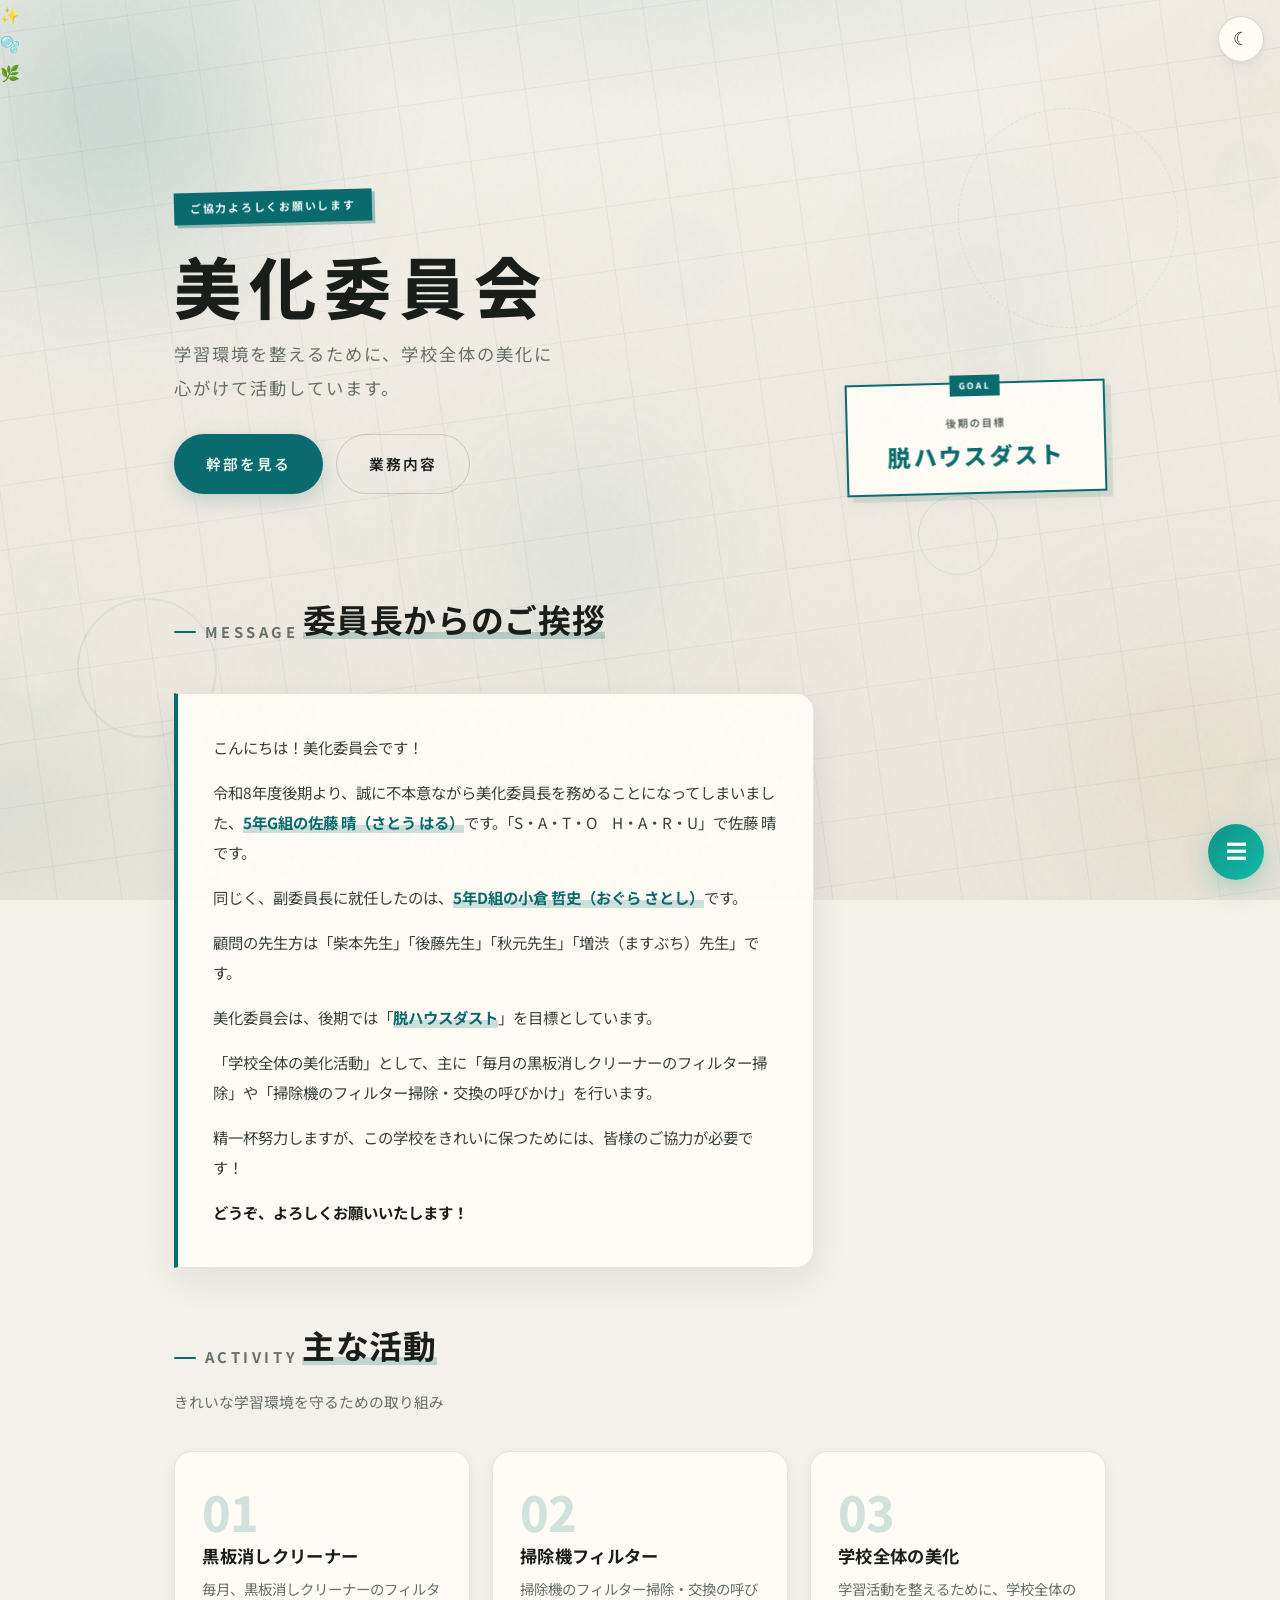
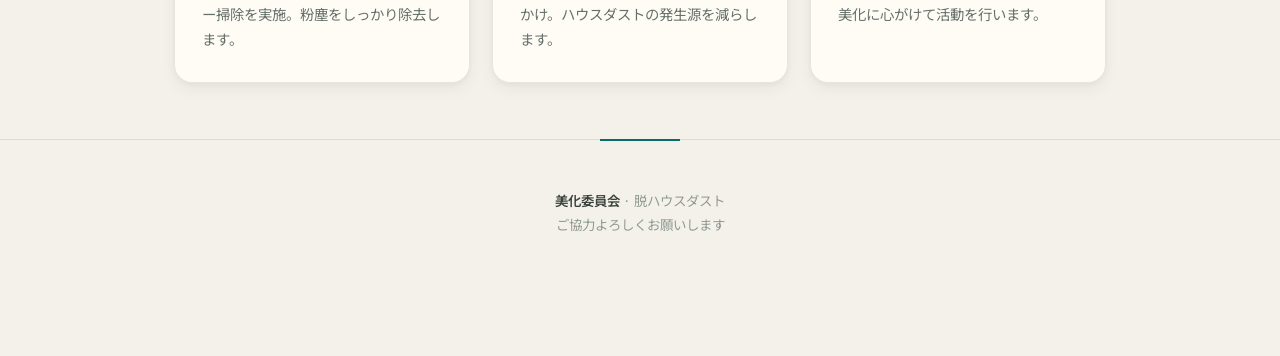
==== commit 98133c62: "play: stickers + hover wiggle + mobile balance" ====
--- a/index.html
+++ b/index.html
@@ -32,6 +32,9 @@
   <canvas id="dust-canvas" aria-hidden="true"></canvas>
 
   <div class="page-wrap">
+    <span class="sticker sticker-1" aria-hidden="true">✨</span>
+    <span class="sticker sticker-2" aria-hidden="true">🫧</span>
+    <span class="sticker sticker-3" aria-hidden="true">🌿</span>
     <header class="hero">
       <div class="container">
         <div class="hero-inner">
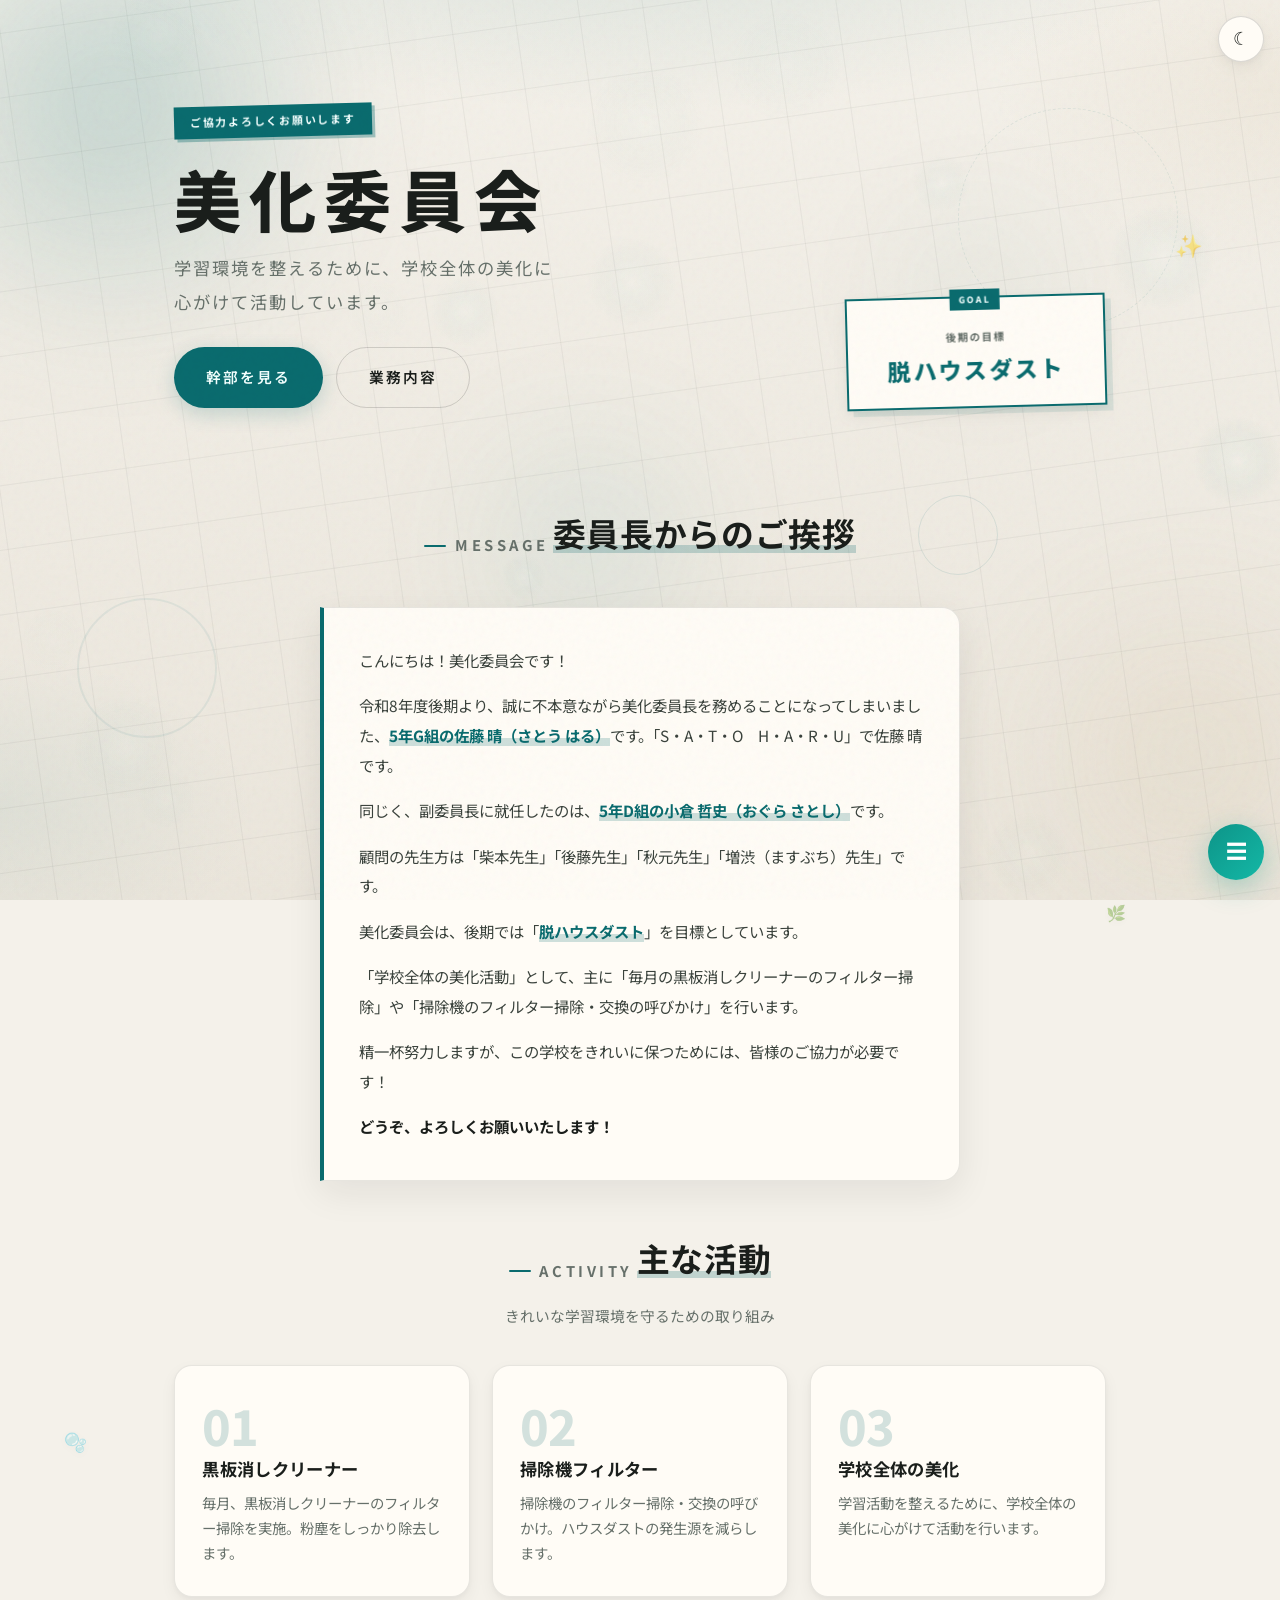
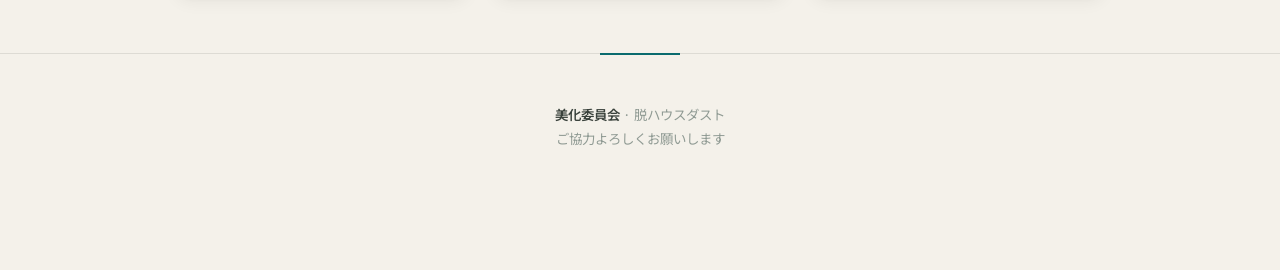
==== commit e164602c: "link play.css for stickers and balance" ====
--- a/index.html
+++ b/index.html
@@ -10,6 +10,7 @@
   <link rel="preconnect" href="https://fonts.gstatic.com" crossorigin>
   <link href="https://fonts.googleapis.com/css2?family=Noto+Sans+JP:wght@400;500;600;700;800&display=swap" rel="stylesheet">
   <link rel="stylesheet" href="css/style.css">
+  <link rel="stylesheet" href="css/play.css">
   <link rel="stylesheet" href="css/menu.css">
 </head>
 <body>
--- a/css/play.css
+++ b/css/play.css
@@ -0,0 +1,34 @@
+/* Playful extras */
+.hero-badge { cursor: default; transition: transform 0.35s cubic-bezier(0.34, 1.3, 0.64, 1); }
+.hero-badge:hover { transform: rotate(2deg) scale(1.05); }
+.goal-banner { transition: transform 0.4s cubic-bezier(0.34, 1.3, 0.64, 1), box-shadow 0.35s; }
+.goal-banner:hover {
+  transform: rotate(-1deg) translateY(-4px);
+  box-shadow: 8px 8px 0 var(--accent-soft), var(--shadow-md);
+}
+.sticker {
+  position: absolute; font-size: 1.4rem; opacity: 0.55; pointer-events: none;
+  animation: sticker-float 6s ease-in-out infinite;
+  filter: drop-shadow(0 2px 4px rgba(0,0,0,0.08));
+}
+.sticker-1 { top: 12%; right: 6%; }
+.sticker-2 { bottom: 22%; left: 5%; animation-delay: -2s; font-size: 1.15rem; }
+.sticker-3 { top: 48%; right: 12%; animation-delay: -4s; font-size: 1rem; opacity: 0.4; }
+@keyframes sticker-float {
+  0%, 100% { transform: translateY(0) rotate(-6deg); }
+  50% { transform: translateY(-10px) rotate(4deg); }
+}
+.btn:active { transform: scale(0.96) !important; }
+@media (max-width: 719px) {
+  .hero-main { text-align: center; }
+  .hero-sub { margin-left: auto; margin-right: auto; }
+  .hero-cta { justify-content: center; }
+  .hero-side { justify-content: center; margin-top: 0.5rem; }
+  .goal-banner { margin-left: auto; margin-right: auto; }
+}
+.section-header { text-align: center; }
+.section-header h2 { display: inline-block; }
+.speech-card { margin-left: auto; margin-right: auto; }
+@media (prefers-reduced-motion: reduce) {
+  .sticker { animation: none !important; }
+}
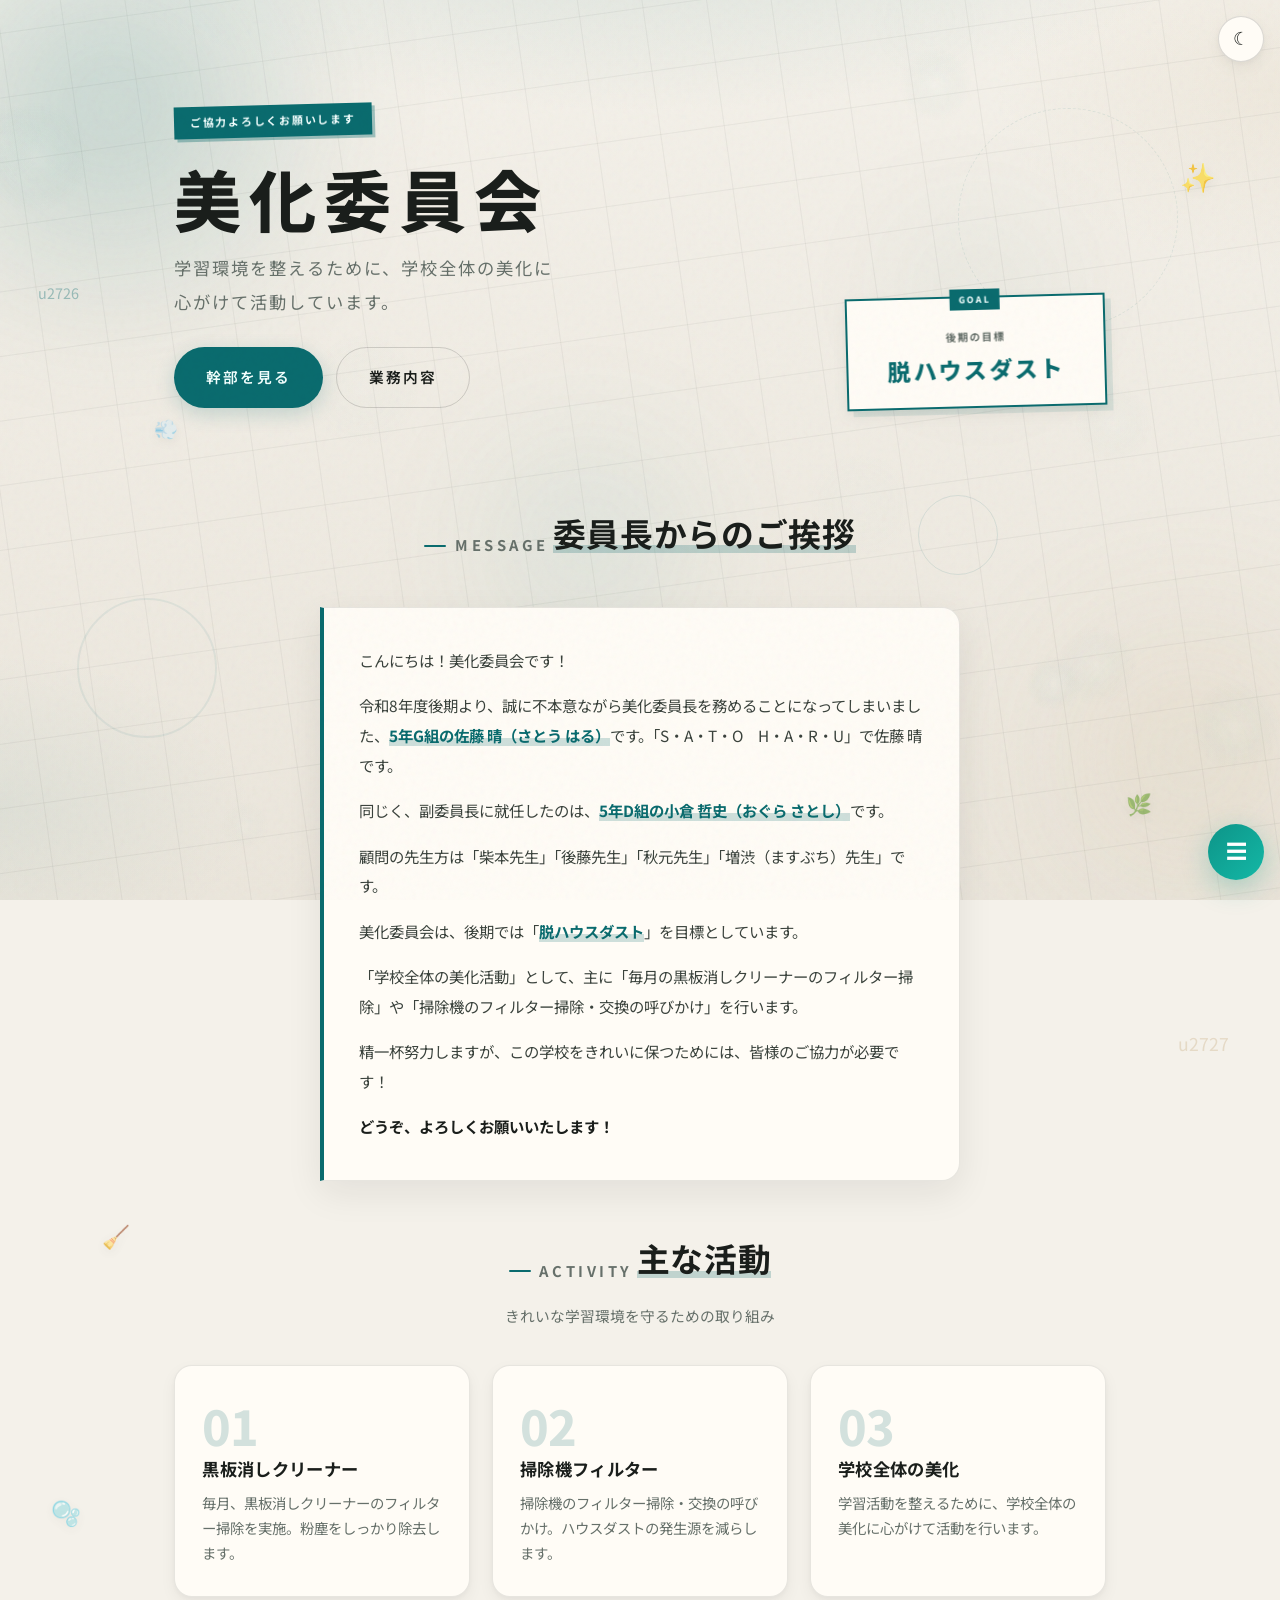
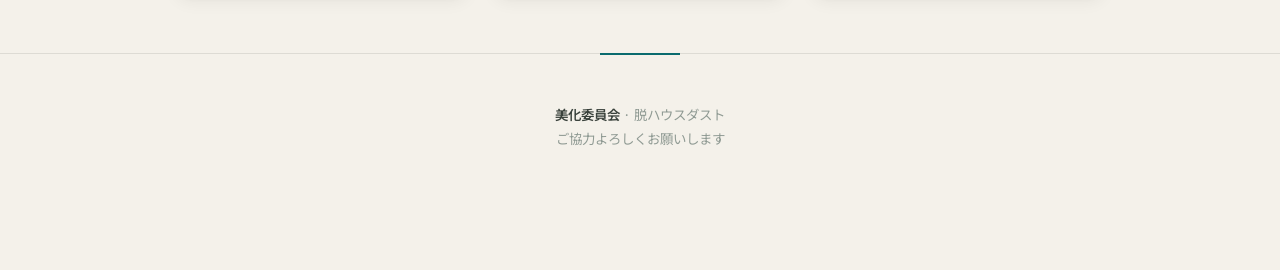
==== commit 3e962676: "play: more stickers + play.js sparkles" ====
--- a/index.html
+++ b/index.html
@@ -36,6 +36,8 @@
     <span class="sticker sticker-1" aria-hidden="true">✨</span>
     <span class="sticker sticker-2" aria-hidden="true">🫧</span>
     <span class="sticker sticker-3" aria-hidden="true">🌿</span>
+    <span class="sticker sticker-4" aria-hidden="true">🧹</span>
+    <span class="sticker sticker-5" aria-hidden="true">💨</span>
     <header class="hero">
       <div class="container">
         <div class="hero-inner">
@@ -111,6 +113,7 @@
   </div>
 
   <script src="js/main.js" defer></script>
+  <script src="js/play.js" defer></script>
   <script src="js/menu.js" defer></script>
 </body>
 </html>
--- a/css/play.css
+++ b/css/play.css
@@ -1,34 +1,148 @@
-/* Playful extras */
-.hero-badge { cursor: default; transition: transform 0.35s cubic-bezier(0.34, 1.3, 0.64, 1); }
-.hero-badge:hover { transform: rotate(2deg) scale(1.05); }
-.goal-banner { transition: transform 0.4s cubic-bezier(0.34, 1.3, 0.64, 1), box-shadow 0.35s; }
+/* ========== PLAY MODE — 本気の遊び心 ========== */
+
+.sticker {
+  position: absolute;
+  font-size: 1.6rem;
+  opacity: 0.7;
+  pointer-events: none;
+  z-index: 3;
+  animation: sticker-bob 4s ease-in-out infinite;
+  filter: drop-shadow(0 3px 6px rgba(0,0,0,0.1));
+  user-select: none;
+}
+.sticker-1 { top: 8%; right: 5%; animation-delay: 0s; font-size: 1.8rem; }
+.sticker-2 { bottom: 18%; left: 4%; animation-delay: -1.2s; font-size: 1.5rem; }
+.sticker-3 { top: 42%; right: 10%; animation-delay: -2.4s; font-size: 1.3rem; opacity: 0.55; }
+.sticker-4 { top: 65%; left: 8%; animation-delay: -0.8s; font-size: 1.4rem; }
+.sticker-5 { top: 22%; left: 12%; animation-delay: -3s; font-size: 1.2rem; opacity: 0.5; }
+@keyframes sticker-bob {
+  0%, 100% { transform: translateY(0) rotate(-8deg) scale(1); }
+  30% { transform: translateY(-14px) rotate(6deg) scale(1.08); }
+  60% { transform: translateY(-4px) rotate(-4deg) scale(0.96); }
+}
+
+.hero-badge {
+  cursor: default;
+  transition: transform 0.4s cubic-bezier(0.34, 1.6, 0.64, 1);
+  animation: stamp-in 0.8s cubic-bezier(0.34, 1.6, 0.64, 1) both, badge-wiggle 5s ease-in-out 1.5s infinite;
+}
+.hero-badge:hover {
+  transform: rotate(4deg) scale(1.12) !important;
+  animation-play-state: paused;
+}
+@keyframes badge-wiggle {
+  0%, 100% { transform: rotate(-1.5deg); }
+  15% { transform: rotate(2deg); }
+  30% { transform: rotate(-2.5deg); }
+  45% { transform: rotate(1deg); }
+  60% { transform: rotate(-1.5deg); }
+}
+
+.goal-banner {
+  transition: transform 0.45s cubic-bezier(0.34, 1.6, 0.64, 1), box-shadow 0.35s;
+  cursor: default;
+}
 .goal-banner:hover {
-  transform: rotate(-1deg) translateY(-4px);
-  box-shadow: 8px 8px 0 var(--accent-soft), var(--shadow-md);
+  transform: rotate(-2.5deg) translateY(-8px) scale(1.04);
+  box-shadow: 10px 10px 0 var(--accent-soft), var(--shadow-md);
 }
-.sticker {
-  position: absolute; font-size: 1.4rem; opacity: 0.55; pointer-events: none;
-  animation: sticker-float 6s ease-in-out infinite;
-  filter: drop-shadow(0 2px 4px rgba(0,0,0,0.08));
+.goal-banner:active {
+  transform: rotate(1deg) scale(0.97);
 }
-.sticker-1 { top: 12%; right: 6%; }
-.sticker-2 { bottom: 22%; left: 5%; animation-delay: -2s; font-size: 1.15rem; }
-.sticker-3 { top: 48%; right: 12%; animation-delay: -4s; font-size: 1rem; opacity: 0.4; }
-@keyframes sticker-float {
-  0%, 100% { transform: translateY(0) rotate(-6deg); }
-  50% { transform: translateY(-10px) rotate(4deg); }
+
+.card {
+  transition: transform 0.4s cubic-bezier(0.34, 1.4, 0.64, 1), box-shadow 0.4s, border-color 0.3s !important;
 }
-.btn:active { transform: scale(0.96) !important; }
+.card:hover {
+  transform: translateY(-10px) rotate(-0.8deg) !important;
+}
+.activity-card:nth-child(2):hover { transform: translateY(-10px) rotate(0.8deg) !important; }
+.activity-card:nth-child(3):hover { transform: translateY(-10px) rotate(-0.5deg) !important; }
+
+.activity-card .num {
+  display: inline-block;
+  transition: color 0.3s, transform 0.5s cubic-bezier(0.34, 1.7, 0.64, 1) !important;
+}
+.activity-card:hover .num {
+  transform: scale(1.25) rotate(-8deg) !important;
+  color: var(--accent) !important;
+}
+
+.btn {
+  transition: transform 0.4s cubic-bezier(0.34, 1.6, 0.64, 1), box-shadow 0.3s, background 0.2s, border-color 0.2s, color 0.2s !important;
+}
+.btn-primary:hover {
+  transform: translateY(-5px) scale(1.06) !important;
+}
+.btn-ghost:hover {
+  transform: translateY(-5px) scale(1.04) !important;
+}
+.btn:active {
+  transform: scale(0.9) !important;
+  transition-duration: 0.1s !important;
+}
+
+.cadre-avatar {
+  transition: transform 0.5s cubic-bezier(0.34, 1.6, 0.64, 1), box-shadow 0.4s !important;
+}
+.cadre-card:hover .cadre-avatar {
+  transform: scale(1.18) rotate(-8deg) !important;
+}
+
+.theme-toggle:hover {
+  transform: scale(1.15) rotate(25deg) !important;
+}
+.theme-toggle:active {
+  transform: scale(0.85) rotate(-20deg) !important;
+}
+
+.speech-card {
+  transition: transform 0.4s cubic-bezier(0.34, 1.3, 0.64, 1), box-shadow 0.35s;
+}
+.speech-card:hover {
+  transform: translateY(-4px);
+  box-shadow: var(--shadow-lg);
+}
+
+.page-wrap::before {
+  content: "\u2726";
+  position: absolute;
+  top: 15%; left: 3%;
+  font-size: 0.9rem;
+  color: var(--accent);
+  opacity: 0.35;
+  animation: sparkle-twinkle 3s ease-in-out infinite;
+  pointer-events: none;
+  z-index: 3;
+}
+.page-wrap::after {
+  content: "\u2727";
+  position: absolute;
+  top: 55%; right: 4%;
+  font-size: 1.1rem;
+  color: var(--warm, var(--accent));
+  opacity: 0.3;
+  animation: sparkle-twinkle 3.5s ease-in-out 1s infinite;
+  pointer-events: none;
+  z-index: 3;
+}
+@keyframes sparkle-twinkle {
+  0%, 100% { opacity: 0.2; transform: scale(1) rotate(0deg); }
+  50% { opacity: 0.55; transform: scale(1.3) rotate(20deg); }
+}
+
 @media (max-width: 719px) {
   .hero-main { text-align: center; }
   .hero-sub { margin-left: auto; margin-right: auto; }
   .hero-cta { justify-content: center; }
   .hero-side { justify-content: center; margin-top: 0.5rem; }
   .goal-banner { margin-left: auto; margin-right: auto; }
+  .sticker { font-size: 1.2rem; opacity: 0.5; }
 }
 .section-header { text-align: center; }
 .section-header h2 { display: inline-block; }
 .speech-card { margin-left: auto; margin-right: auto; }
+
 @media (prefers-reduced-motion: reduce) {
-  .sticker { animation: none !important; }
+  .sticker, .hero-badge, .page-wrap::before, .page-wrap::after { animation: none !important; }
 }
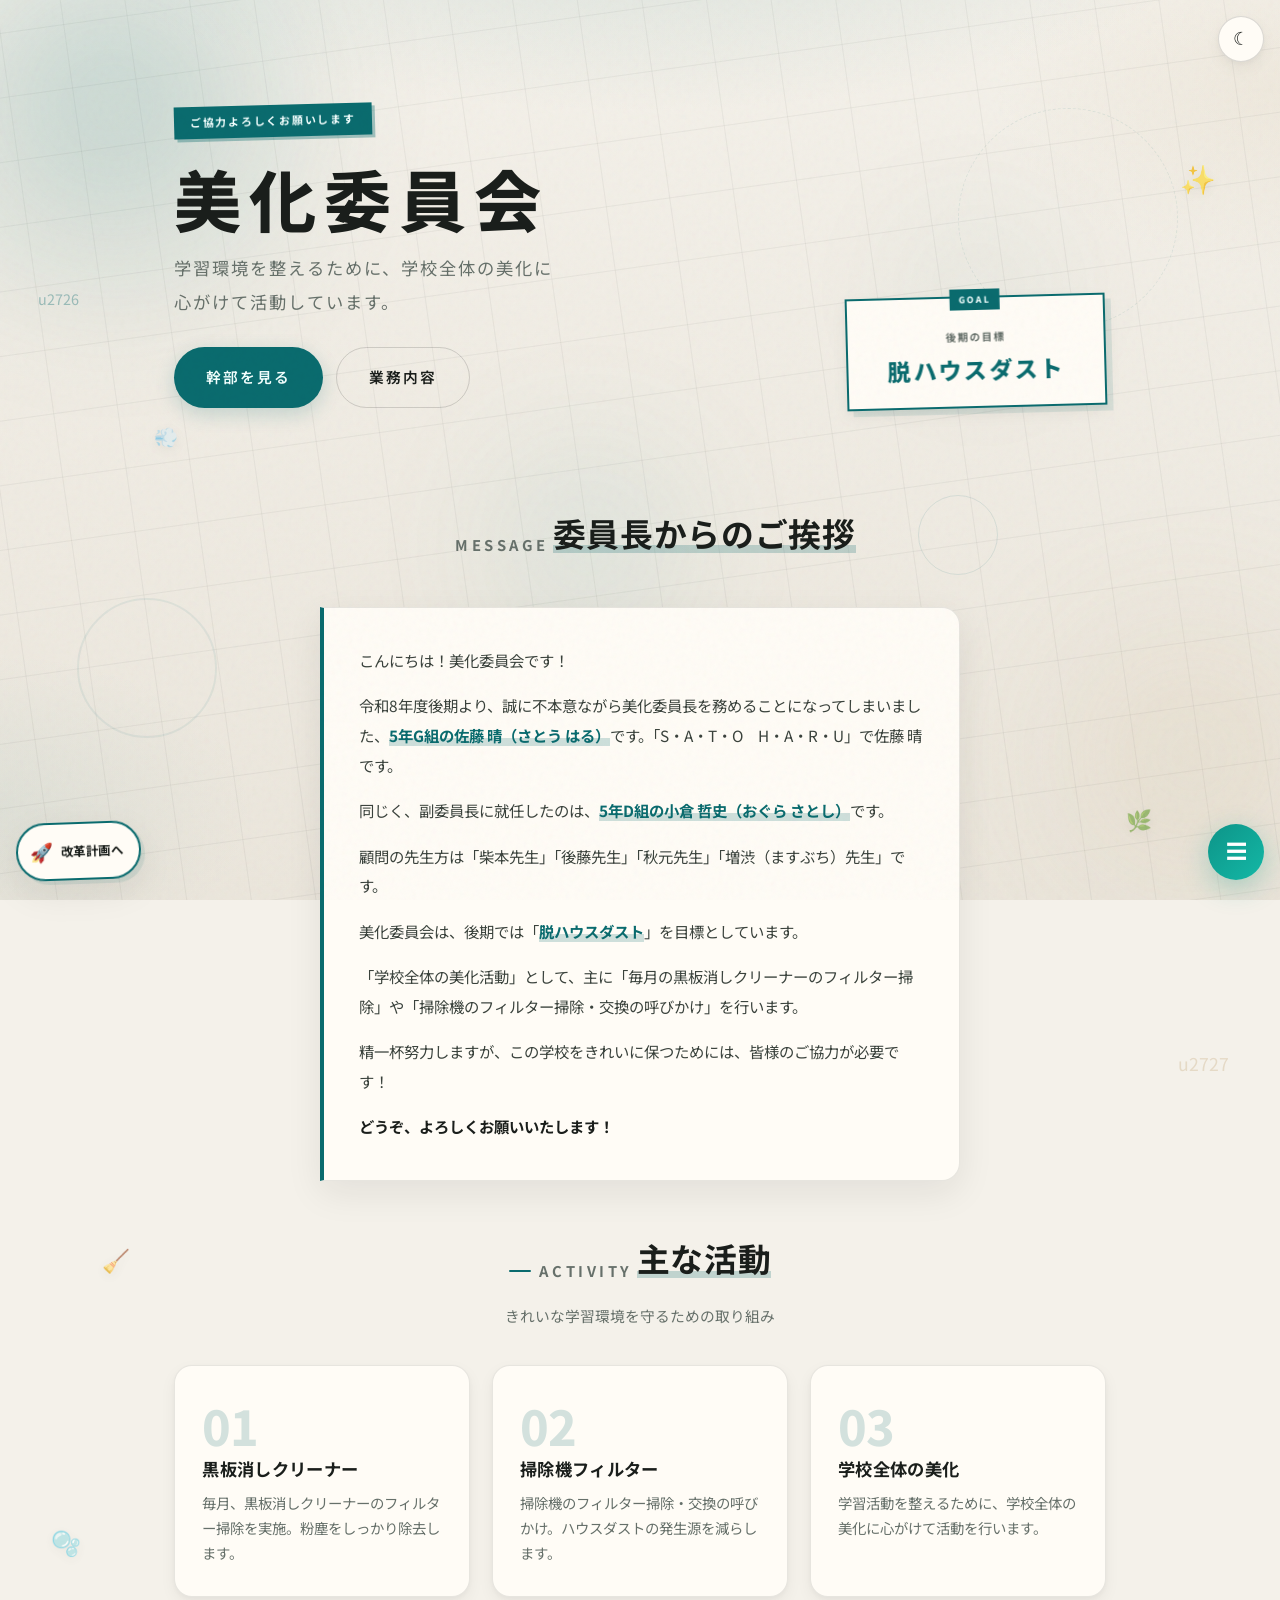
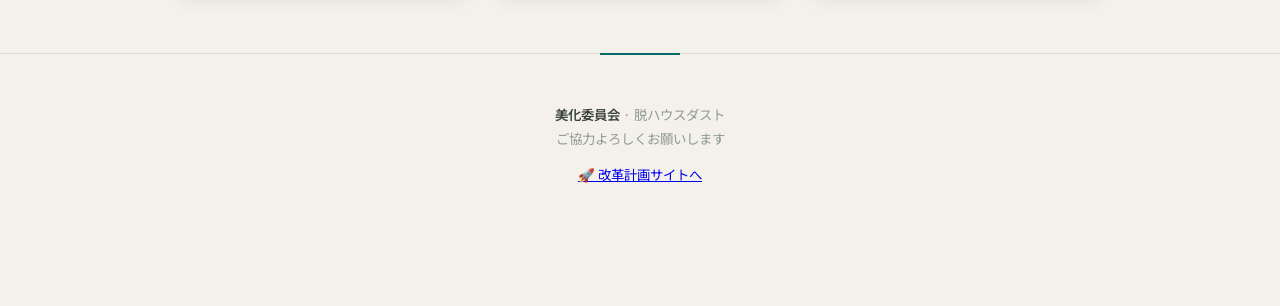
==== commit 4cc6422d: "portal: floating link to reform + footer on all pages" ====
--- a/index.html
+++ b/index.html
@@ -109,11 +109,16 @@
     <footer class="site-footer">
       <p><strong>美化委員会</strong> · 脱ハウスダスト</p>
       <p>ご協力よろしくお願いします</p>
+      <p style="margin-top:0.75rem;"><a href="https://r25347sh.github.io/bika-reform/">🚀 改革計画サイトへ</a></p>
     </footer>
   </div>
 
   <script src="js/main.js" defer></script>
   <script src="js/play.js" defer></script>
   <script src="js/menu.js" defer></script>
+  <a class="site-portal" href="https://r25347sh.github.io/bika-reform/" title="改革計画サイトへ">
+    <span class="portal-icon" aria-hidden="true">🚀</span>
+    <span>改革計画へ</span>
+  </a>
 </body>
 </html>
--- a/css/play.css
+++ b/css/play.css
@@ -131,6 +131,50 @@
   50% { opacity: 0.55; transform: scale(1.3) rotate(20deg); }
 }
 
+/* Cross-site portal */
+.site-portal {
+  position: fixed;
+  bottom: max(1.25rem, env(safe-area-inset-bottom));
+  left: max(1rem, env(safe-area-inset-left));
+  z-index: 99970;
+  display: inline-flex;
+  align-items: center;
+  gap: 0.45rem;
+  padding: 0.65rem 1rem 0.65rem 0.75rem;
+  background: var(--surface);
+  border: 2px solid var(--accent);
+  border-radius: 999px;
+  box-shadow: 4px 4px 0 var(--accent-soft), var(--shadow-md);
+  color: var(--ink);
+  font-size: 0.78rem;
+  font-weight: 700;
+  letter-spacing: 0.04em;
+  text-decoration: none;
+  transform: rotate(-2deg);
+  transition: transform 0.4s cubic-bezier(0.34, 1.6, 0.64, 1), box-shadow 0.3s;
+  animation: portal-bob 3.5s ease-in-out infinite;
+}
+.site-portal:hover {
+  transform: rotate(2deg) scale(1.08) translateY(-4px);
+  box-shadow: 6px 6px 0 var(--accent-soft), var(--shadow-lg);
+  animation-play-state: paused;
+}
+.site-portal:active { transform: scale(0.94) rotate(-1deg); }
+.site-portal .portal-icon {
+  font-size: 1.15rem;
+  animation: portal-spin 6s linear infinite;
+  display: inline-block;
+}
+.site-portal:hover .portal-icon { animation-duration: 1.2s; }
+@keyframes portal-bob {
+  0%, 100% { transform: rotate(-2deg) translateY(0); }
+  50% { transform: rotate(-2deg) translateY(-6px); }
+}
+@keyframes portal-spin {
+  from { transform: rotate(0deg); }
+  to { transform: rotate(360deg); }
+}
+
 @media (max-width: 719px) {
   .hero-main { text-align: center; }
   .hero-sub { margin-left: auto; margin-right: auto; }
@@ -144,5 +188,5 @@
 .speech-card { margin-left: auto; margin-right: auto; }
 
 @media (prefers-reduced-motion: reduce) {
-  .sticker, .hero-badge, .page-wrap::before, .page-wrap::after { animation: none !important; }
+  .sticker, .hero-badge, .page-wrap::before, .page-wrap::after, .site-portal, .site-portal .portal-icon { animation: none !important; }
 }
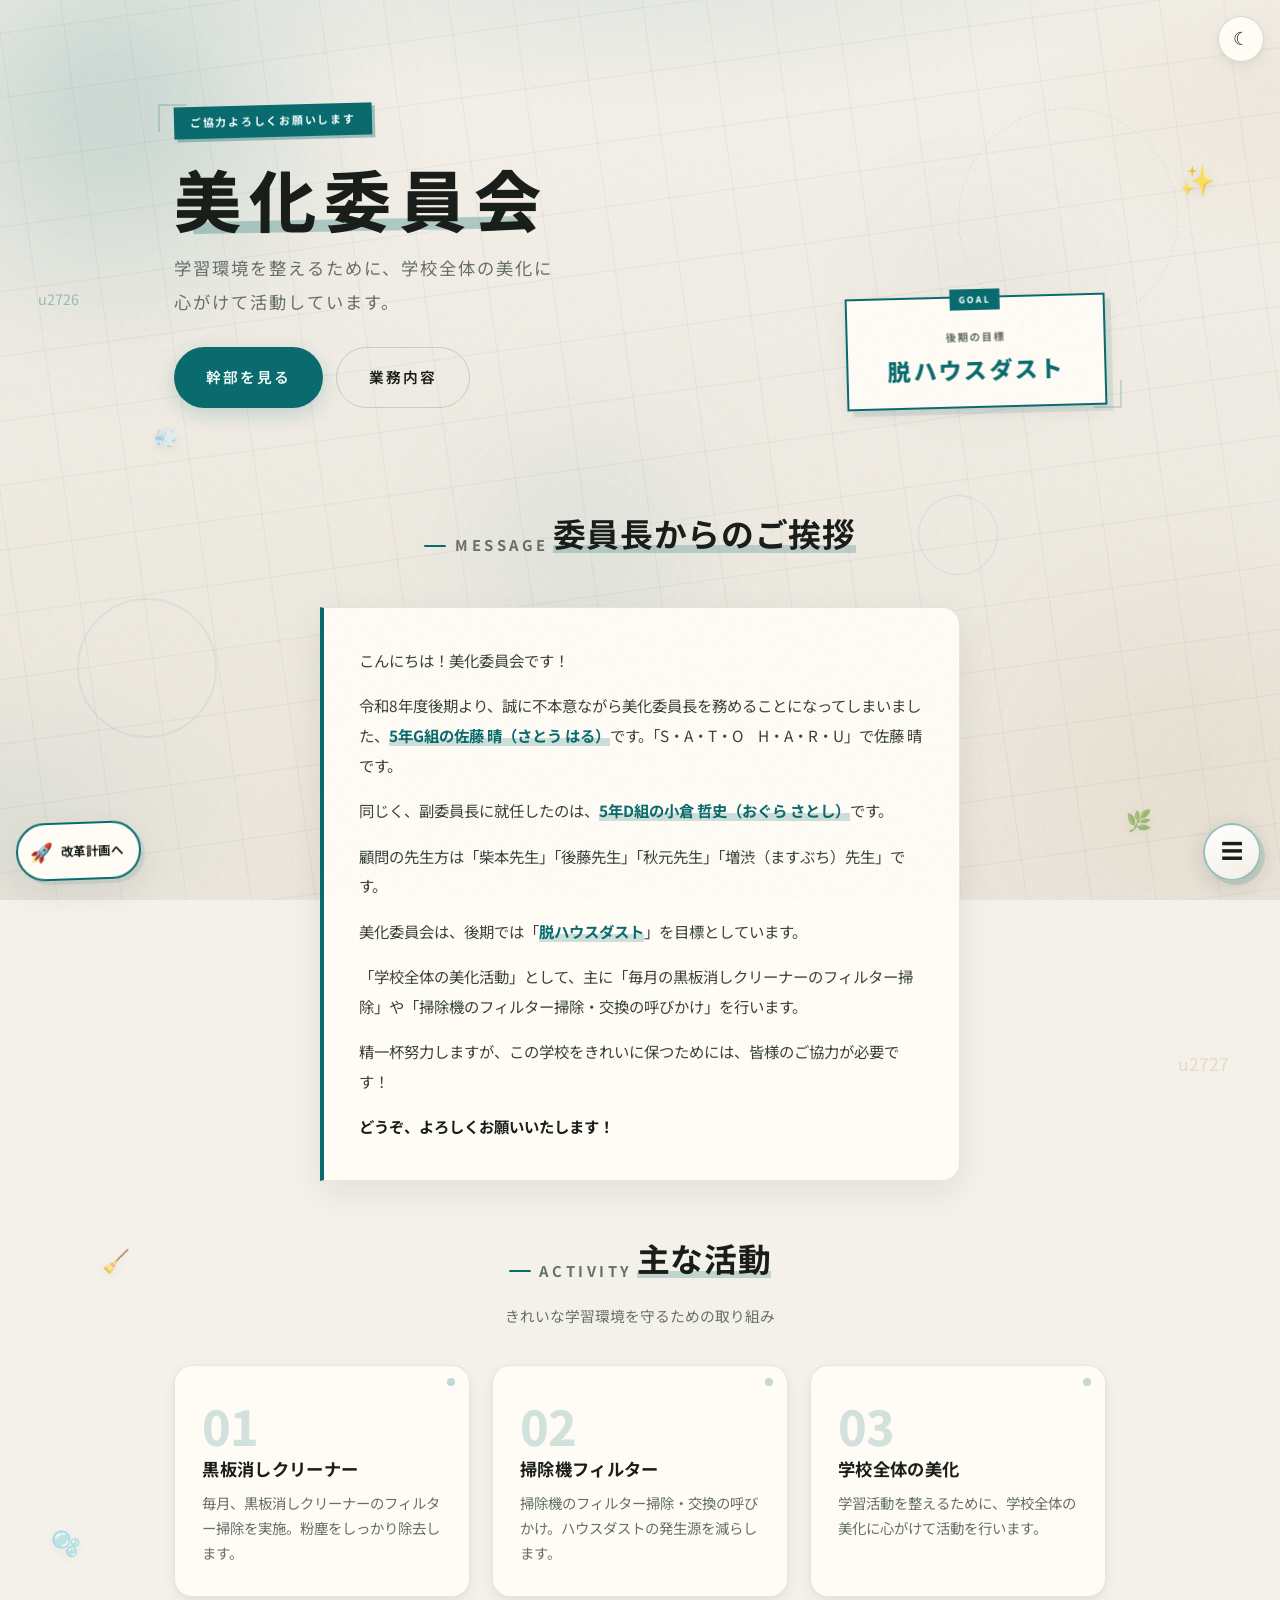
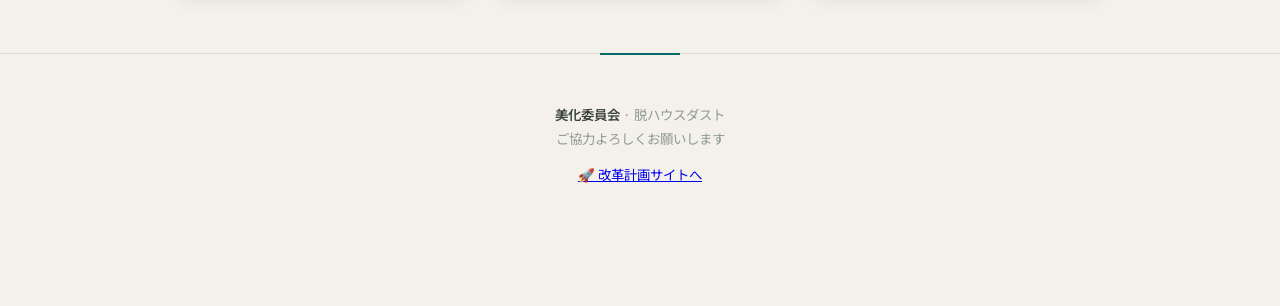
==== commit fb409f3a: "fix(menu): embed FAB+panel in HTML, force-visible CSS, cache-bust menu2" ====
--- a/index.html
+++ b/index.html
@@ -11,7 +11,7 @@
   <link href="https://fonts.googleapis.com/css2?family=Noto+Sans+JP:wght@400;500;600;700;800&display=swap" rel="stylesheet">
   <link rel="stylesheet" href="css/style.css">
   <link rel="stylesheet" href="css/play.css">
-  <link rel="stylesheet" href="css/menu.css">
+  <link rel="stylesheet" href="css/menu.css?v=menu2">
 </head>
 <body>
   <div class="ambient" aria-hidden="true">
@@ -113,9 +113,20 @@
     </footer>
   </div>
 
+  <!-- Site menu: visible without JS; JS enhances open/close + radial -->
+  <button type="button" class="ham-fab" id="ham-fab" aria-label="メニュー" aria-expanded="false" aria-controls="ham-panel">
+    <span class="ham-fab-icon" aria-hidden="true">☰</span>
+  </button>
+  <nav class="ham-panel" id="ham-panel" aria-hidden="true">
+    <a class="ham-link" href="index.html"><span class="ham-icon" aria-hidden="true">⌂</span><span>INDEX</span></a>
+    <a class="ham-link" href="cadre.html"><span class="ham-icon" aria-hidden="true">👥</span><span>幹部</span></a>
+    <a class="ham-link" href="activities.html"><span class="ham-icon" aria-hidden="true">🧹</span><span>業務内容</span></a>
+    <a class="ham-link" href="https://r25347sh.github.io/bika-reform/"><span class="ham-icon" aria-hidden="true">🚀</span><span>改革計画</span></a>
+  </nav>
+
   <script src="js/main.js" defer></script>
   <script src="js/play.js" defer></script>
-  <script src="js/menu.js" defer></script>
+  <script src="js/menu.js?v=menu2" defer></script>
   <a class="site-portal" href="https://r25347sh.github.io/bika-reform/" title="改革計画サイトへ">
     <span class="portal-icon" aria-hidden="true">🚀</span>
     <span>改革計画へ</span>
--- a/css/play.css
+++ b/css/play.css
@@ -1,16 +1,16 @@
-/* ========== PLAY MODE — 本気の遊び心 ========== */
+/* ========== PLAY MODE — denser + easter-ready ========== */
 
 .sticker {
   position: absolute;
   font-size: 1.6rem;
-  opacity: 0.7;
+  opacity: 0.72;
   pointer-events: none;
   z-index: 3;
   animation: sticker-bob 4s ease-in-out infinite;
   filter: drop-shadow(0 3px 6px rgba(0,0,0,0.1));
   user-select: none;
 }
-.sticker-1 { top: 8%; right: 5%; animation-delay: 0s; font-size: 1.8rem; }
+.sticker-1 { top: 8%; right: 5%; animation-delay: 0s; font-size: 1.85rem; }
 .sticker-2 { bottom: 18%; left: 4%; animation-delay: -1.2s; font-size: 1.5rem; }
 .sticker-3 { top: 42%; right: 10%; animation-delay: -2.4s; font-size: 1.3rem; opacity: 0.55; }
 .sticker-4 { top: 65%; left: 8%; animation-delay: -0.8s; font-size: 1.4rem; }
@@ -22,7 +22,7 @@
 }
 
 .hero-badge {
-  cursor: default;
+  cursor: pointer;
   transition: transform 0.4s cubic-bezier(0.34, 1.6, 0.64, 1);
   animation: stamp-in 0.8s cubic-bezier(0.34, 1.6, 0.64, 1) both, badge-wiggle 5s ease-in-out 1.5s infinite;
 }
@@ -37,50 +37,61 @@
   45% { transform: rotate(1deg); }
   60% { transform: rotate(-1.5deg); }
 }
-
-.goal-banner {
+@keyframes stamp-in {
+  from { opacity: 0; transform: rotate(-10deg) scale(0.7); }
+  to { opacity: 1; transform: rotate(-1.5deg) scale(1); }
+}
+
+.goal-banner, .mission-banner {
   transition: transform 0.45s cubic-bezier(0.34, 1.6, 0.64, 1), box-shadow 0.35s;
-  cursor: default;
-}
-.goal-banner:hover {
+  cursor: pointer;
+}
+.goal-banner:hover, .mission-banner:hover {
   transform: rotate(-2.5deg) translateY(-8px) scale(1.04);
   box-shadow: 10px 10px 0 var(--accent-soft), var(--shadow-md);
 }
-.goal-banner:active {
+.goal-banner:active, .mission-banner:active {
   transform: rotate(1deg) scale(0.97);
 }
 
 .card {
-  transition: transform 0.4s cubic-bezier(0.34, 1.4, 0.64, 1), box-shadow 0.4s, border-color 0.3s !important;
+  transition: transform 0.35s cubic-bezier(0.34, 1.3, 0.64, 1), box-shadow 0.4s, border-color 0.3s !important;
+  transform-style: preserve-3d;
+  perspective: 800px;
+  position: relative;
 }
 .card:hover {
-  transform: translateY(-10px) rotate(-0.8deg) !important;
-}
-.activity-card:nth-child(2):hover { transform: translateY(-10px) rotate(0.8deg) !important; }
-.activity-card:nth-child(3):hover { transform: translateY(-10px) rotate(-0.5deg) !important; }
-
-.activity-card .num {
+  transform: translateY(-10px) rotate(-0.6deg) !important;
+}
+.activity-card:nth-child(2):hover { transform: translateY(-10px) rotate(0.6deg) !important; }
+.activity-card:nth-child(3):hover { transform: translateY(-10px) rotate(-0.4deg) !important; }
+
+.activity-card .num, .num-card .num {
   display: inline-block;
   transition: color 0.3s, transform 0.5s cubic-bezier(0.34, 1.7, 0.64, 1) !important;
 }
-.activity-card:hover .num {
+.activity-card:hover .num, .num-card:hover .num {
   transform: scale(1.25) rotate(-8deg) !important;
   color: var(--accent) !important;
 }
 
 .btn {
   transition: transform 0.4s cubic-bezier(0.34, 1.6, 0.64, 1), box-shadow 0.3s, background 0.2s, border-color 0.2s, color 0.2s !important;
-}
-.btn-primary:hover {
-  transform: translateY(-5px) scale(1.06) !important;
-}
-.btn-ghost:hover {
-  transform: translateY(-5px) scale(1.04) !important;
-}
-.btn:active {
-  transform: scale(0.9) !important;
-  transition-duration: 0.1s !important;
-}
+  position: relative;
+  overflow: hidden;
+}
+.btn::after {
+  content: "";
+  position: absolute;
+  inset: 0;
+  background: linear-gradient(120deg, transparent 30%, rgba(255,255,255,0.25) 50%, transparent 70%);
+  transform: translateX(-120%);
+  transition: transform 0.55s ease;
+}
+.btn:hover::after { transform: translateX(120%); }
+.btn-primary:hover { transform: translateY(-5px) scale(1.06) !important; }
+.btn-ghost:hover { transform: translateY(-5px) scale(1.04) !important; }
+.btn:active { transform: scale(0.9) !important; transition-duration: 0.1s !important; }
 
 .cadre-avatar {
   transition: transform 0.5s cubic-bezier(0.34, 1.6, 0.64, 1), box-shadow 0.4s !important;
@@ -89,12 +100,8 @@
   transform: scale(1.18) rotate(-8deg) !important;
 }
 
-.theme-toggle:hover {
-  transform: scale(1.15) rotate(25deg) !important;
-}
-.theme-toggle:active {
-  transform: scale(0.85) rotate(-20deg) !important;
-}
+.theme-toggle:hover { transform: scale(1.15) rotate(25deg) !important; }
+.theme-toggle:active { transform: scale(0.85) rotate(-20deg) !important; }
 
 .speech-card {
   transition: transform 0.4s cubic-bezier(0.34, 1.3, 0.64, 1), box-shadow 0.35s;
@@ -131,7 +138,6 @@
   50% { opacity: 0.55; transform: scale(1.3) rotate(20deg); }
 }
 
-/* Cross-site portal */
 .site-portal {
   position: fixed;
   bottom: max(1.25rem, env(safe-area-inset-bottom));
@@ -175,6 +181,90 @@
   to { transform: rotate(360deg); }
 }
 
+.hero h1 {
+  position: relative;
+  display: inline-block;
+}
+.hero h1::after {
+  content: "";
+  position: absolute;
+  left: 5%;
+  bottom: 0.08em;
+  width: 90%;
+  height: 0.18em;
+  background: color-mix(in srgb, var(--accent) 28%, transparent);
+  z-index: -1;
+  border-radius: 2px;
+  transform: rotate(-1deg);
+  animation: underline-wiggle 3s ease-in-out infinite;
+}
+@keyframes underline-wiggle {
+  0%, 100% { transform: rotate(-1deg) scaleX(1); }
+  50% { transform: rotate(0.5deg) scaleX(1.03); }
+}
+
+.card::before {
+  content: "";
+  position: absolute;
+  top: 12px; right: 14px;
+  width: 8px; height: 8px;
+  border-radius: 50%;
+  background: var(--accent);
+  opacity: 0.25;
+  transition: transform 0.4s cubic-bezier(0.34, 1.6, 0.64, 1), opacity 0.3s;
+  z-index: 1;
+}
+.card:hover::before {
+  transform: scale(1.8);
+  opacity: 0.55;
+}
+
+.eyebrow {
+  animation: eyebrow-pulse 2.8s ease-in-out infinite;
+}
+@keyframes eyebrow-pulse {
+  0%, 100% { letter-spacing: 0.18em; }
+  50% { letter-spacing: 0.26em; }
+}
+
+.site-footer a {
+  display: inline-block;
+  transition: transform 0.35s cubic-bezier(0.34, 1.6, 0.64, 1);
+}
+.site-footer a:hover {
+  transform: scale(1.08) rotate(-2deg);
+}
+
+.highlight-line {
+  animation: highlight-pop 2.5s ease-in-out infinite;
+}
+@keyframes highlight-pop {
+  0%, 100% { transform: rotate(-0.5deg) scale(1); }
+  50% { transform: rotate(0.5deg) scale(1.03); }
+}
+
+.hero .container {
+  position: relative;
+}
+.hero .container::before,
+.hero .container::after {
+  content: "";
+  position: absolute;
+  width: 28px;
+  height: 28px;
+  border: 2px solid color-mix(in srgb, var(--accent) 35%, transparent);
+  pointer-events: none;
+  opacity: 0.5;
+}
+.hero .container::before {
+  top: 0; left: 0.5rem;
+  border-right: none; border-bottom: none;
+}
+.hero .container::after {
+  bottom: 0; right: 0.5rem;
+  border-left: none; border-top: none;
+}
+
 @media (max-width: 719px) {
   .hero-main { text-align: center; }
   .hero-sub { margin-left: auto; margin-right: auto; }
@@ -188,5 +278,7 @@
 .speech-card { margin-left: auto; margin-right: auto; }
 
 @media (prefers-reduced-motion: reduce) {
-  .sticker, .hero-badge, .page-wrap::before, .page-wrap::after, .site-portal, .site-portal .portal-icon { animation: none !important; }
-}
+  .sticker, .hero-badge, .page-wrap::before, .page-wrap::after,
+  .site-portal, .site-portal .portal-icon, .eyebrow, .highlight-line,
+  .hero h1::after { animation: none !important; }
+}
--- a/css/menu.css
+++ b/css/menu.css
@@ -1,204 +1,183 @@
-/* ============================================================
-   Radial + FAB — light/dark aware
-   ============================================================ */
-
+/* ========== Radial Menu — theatrical ========== */
 :root {
   --rm-font: "Noto Sans JP", "Hiragino Sans", system-ui, sans-serif;
-  --rm-item-bg: linear-gradient(145deg, #ffffff, #f6f7f9);
-  --rm-item-hover-bg: linear-gradient(135deg, #0d9488, #14b8a6);
-  --rm-parent-bg: linear-gradient(145deg, rgba(13, 148, 136, 0.12), #fff);
-  --rm-border: rgba(13, 148, 136, 0.28);
-  --rm-border-hover: #0d9488;
-  --rm-text: #0f1419;
-  --rm-orbit: rgba(13, 148, 136, 0.22);
-  --rm-core-bg: linear-gradient(135deg, #0d9488, #14b8a6);
+  --rm-item-bg: linear-gradient(160deg, #ffffff, #f3efe6);
+  --rm-item-hover-bg: linear-gradient(135deg, #0a6b6e, #12a89c);
+  --rm-border: rgba(10, 107, 110, 0.4);
+  --rm-border-hover: #0a6b6e;
+  --rm-text: #1a1e1b;
+  --rm-orbit: rgba(10, 107, 110, 0.32);
+  --rm-core-bg: linear-gradient(135deg, #0a6b6e, #14b8a6);
   --rm-core-text: #fff;
-  --rm-label-bg: rgba(255, 255, 255, 0.96);
-  --rm-label-border: rgba(15, 20, 25, 0.1);
-  --rm-item-size: 56px;
-  --rm-ease: cubic-bezier(0.34, 1.3, 0.64, 1);
+  --rm-label-bg: rgba(255, 252, 246, 0.98);
+  --rm-label-border: rgba(26, 30, 27, 0.12);
+  --rm-item-size: 64px;
+  --rm-spring: cubic-bezier(0.22, 1.4, 0.36, 1);
+  --rm-out: cubic-bezier(0.5, 0, 0.8, 0.3);
   --rm-z: 9999999;
-  --ham-bg: #f6f7f9;
-  --ham-card: #ffffff;
-  --ham-border: rgba(15, 20, 25, 0.08);
-  --ham-text: #0f1419;
+  --ham-card: #fffcf6;
+  --ham-text: #1a1e1b;
 }
-
 [data-theme="dark"] {
-  --rm-item-bg: linear-gradient(145deg, #1a2330, #121820);
+  --rm-item-bg: linear-gradient(160deg, #1e2836, #121820);
   --rm-item-hover-bg: linear-gradient(135deg, #2dd4bf, #5eead4);
-  --rm-parent-bg: linear-gradient(145deg, rgba(45, 212, 191, 0.15), #121820);
-  --rm-border: rgba(45, 212, 191, 0.3);
+  --rm-border: rgba(45, 212, 191, 0.4);
   --rm-border-hover: #2dd4bf;
   --rm-text: #f0f4f8;
-  --rm-orbit: rgba(45, 212, 191, 0.25);
+  --rm-orbit: rgba(45, 212, 191, 0.35);
   --rm-core-bg: linear-gradient(135deg, #2dd4bf, #5eead4);
   --rm-core-text: #042f2e;
-  --rm-label-bg: rgba(18, 24, 32, 0.95);
-  --rm-label-border: rgba(45, 212, 191, 0.2);
-  --ham-bg: #0b0f14;
+  --rm-label-bg: rgba(18, 24, 32, 0.96);
+  --rm-label-border: rgba(45, 212, 191, 0.22);
   --ham-card: #121820;
-  --ham-border: rgba(200, 215, 230, 0.1);
   --ham-text: #f0f4f8;
 }
-
 .radial-menu-wrapper {
-  position: fixed; top: 0; left: 0; width: 0; height: 0;
-  z-index: var(--rm-z); pointer-events: none; visibility: hidden; opacity: 0;
-  transition: visibility 0s linear 0.28s, opacity 0.18s ease-out;
-  transform: none !important;
+  position: fixed; left: 0; top: 0; width: 0; height: 0;
+  z-index: var(--rm-z); pointer-events: none; font-family: var(--rm-font);
 }
-.radial-menu-wrapper.active {
-  pointer-events: auto; visibility: visible; opacity: 1;
-  transition: visibility 0s linear 0s, opacity 0.12s ease-in;
+.radial-menu-wrapper.active { pointer-events: auto; }
+.rm-canvas-layer, .rm-fx { position: absolute; left: 0; top: 0; width: 0; height: 0; }
+.rm-blast {
+  position: absolute; left: 0; top: 0; width: 16px; height: 16px; margin: -8px 0 0 -8px;
+  border-radius: 50%; border: 2.5px solid var(--rm-border-hover); opacity: 0; pointer-events: none; z-index: 0;
 }
-
-.rm-canvas-layer {
-  position: absolute; top: 50%; left: 50%;
-  transform: translate(-50%, -50%); pointer-events: none; z-index: 1;
+.rm-blast--2 { border-width: 1.5px; border-color: color-mix(in srgb, var(--rm-border-hover) 50%, transparent); }
+.radial-menu-wrapper.active .rm-blast { animation: rm-blast-out 0.85s var(--rm-out) forwards; }
+.radial-menu-wrapper.active .rm-blast--2 { animation: rm-blast-out 1.1s var(--rm-out) 0.08s forwards; }
+@keyframes rm-blast-out {
+  0% { transform: scale(0.15); opacity: 0.85; }
+  70% { opacity: 0.25; }
+  100% { transform: scale(16); opacity: 0; }
 }
-
+.rm-spark {
+  position: absolute; left: 0; top: 0; font-size: 0.85rem; color: var(--rm-border-hover);
+  pointer-events: none; opacity: 0; animation: rm-spark-fly 0.75s var(--rm-spring) forwards; z-index: 1;
+}
+@keyframes rm-spark-fly {
+  0% { transform: translate(0, 0) scale(0.3) rotate(0deg); opacity: 0; }
+  20% { opacity: 1; }
+  100% { transform: translate(var(--sx), var(--sy)) scale(0) rotate(180deg); opacity: 0; }
+}
 .rm-shell-orbit {
-  position: absolute; border-radius: 50%;
-  border: 1.5px dashed var(--rm-orbit); pointer-events: none; z-index: 2;
-  transform: scale(0.15) rotate(-90deg); opacity: 0;
-  transition: transform 0.55s var(--rm-ease), opacity 0.3s ease;
+  position: absolute; border: 2px dashed var(--rm-orbit); border-radius: 50%; box-sizing: border-box;
+  pointer-events: none; opacity: 0; transform: scale(0.05) rotate(-90deg);
+  transition: transform 0.75s var(--rm-spring), opacity 0.4s ease;
 }
+.rm-shell-orbit--inner { border-style: dotted; border-width: 1.5px; }
 .radial-menu-wrapper.active .rm-shell-orbit {
-  transform: scale(1) rotate(0deg); opacity: 1;
-  animation: bika-orbit 22s linear infinite;
+  opacity: 1; transform: scale(1) rotate(0deg); animation: rm-orbit-cw 16s linear 0.6s infinite;
 }
-@keyframes bika-orbit { to { transform: scale(1) rotate(360deg); } }
-
+.radial-menu-wrapper.active .rm-shell-orbit--inner {
+  opacity: 0.7; transform: scale(1) rotate(0deg); animation: rm-orbit-ccw 12s linear 0.5s infinite;
+}
+@keyframes rm-orbit-cw { to { transform: scale(1) rotate(360deg); } }
+@keyframes rm-orbit-ccw { to { transform: scale(1) rotate(-360deg); } }
 .rm-core-btn {
-  position: absolute; width: 48px; height: 48px;
-  margin-top: -24px; margin-left: -24px; border-radius: 50%;
-  border: 2px solid rgba(255, 255, 255, 0.4);
-  background: var(--rm-core-bg); color: var(--rm-core-text);
-  font-size: 17px; font-weight: 700; cursor: pointer;
-  display: flex; align-items: center; justify-content: center; z-index: 10;
-  box-shadow: 0 8px 24px rgba(13, 148, 136, 0.3);
-  opacity: 0; pointer-events: none; transform: scale(0);
-  transition: transform 0.4s var(--rm-ease), opacity 0.2s ease;
+  position: absolute; left: 0; top: 0; width: 54px; height: 54px; margin: -27px 0 0 -27px;
+  border: none; border-radius: 50%; background: var(--rm-core-bg); color: var(--rm-core-text);
+  font-size: 1.25rem; font-weight: 700; cursor: pointer;
+  box-shadow: 0 0 0 0 rgba(10, 107, 110, 0.4), 0 8px 24px rgba(10, 107, 110, 0.4), 3px 3px 0 rgba(10, 107, 110, 0.18);
+  opacity: 0; transform: scale(0) rotate(-200deg);
+  transition: transform 0.65s var(--rm-spring), opacity 0.25s ease;
+  display: flex; align-items: center; justify-content: center; pointer-events: auto; z-index: 8;
 }
-.rm-core-btn.visible { opacity: 1; pointer-events: auto; transform: scale(1); }
-.rm-core-btn:hover { transform: scale(1.1) !important; }
-
+.rm-core-btn.visible {
+  opacity: 1; transform: scale(1) rotate(0deg); animation: rm-core-pulse 2s ease-in-out 0.7s infinite;
+}
+@keyframes rm-core-pulse {
+  0%, 100% { box-shadow: 0 0 0 0 rgba(10, 107, 110, 0.4), 0 8px 24px rgba(10, 107, 110, 0.4), 3px 3px 0 rgba(10, 107, 110, 0.18); }
+  50% { box-shadow: 0 0 0 14px rgba(10, 107, 110, 0), 0 8px 24px rgba(10, 107, 110, 0.4), 3px 3px 0 rgba(10, 107, 110, 0.18); }
+}
+.rm-core-btn:hover { transform: scale(1.2) rotate(90deg) !important; animation: none; }
 .rm-item {
-  position: absolute;
-  width: var(--rm-item-size); height: var(--rm-item-size);
-  margin-top: calc(-1 * var(--rm-item-size) / 2);
-  margin-left: calc(-1 * var(--rm-item-size) / 2);
-  border-radius: 50%; border: 1.5px solid var(--rm-border);
-  background: var(--rm-item-bg); color: var(--rm-text);
-  font-size: 20px; cursor: pointer;
-  display: flex; align-items: center; justify-content: center; z-index: 3;
-  box-shadow: 0 6px 20px rgba(15, 20, 25, 0.1);
-  opacity: 0; pointer-events: none;
-  transform: translate3d(0, 0, 0) scale(0);
-  transition: transform 0.45s var(--rm-ease), opacity 0.25s ease, border-color 0.2s, background 0.2s;
+  position: absolute; left: 0; top: 0; width: var(--rm-item-size); height: var(--rm-item-size);
+  margin: calc(var(--rm-item-size) / -2) 0 0 calc(var(--rm-item-size) / -2);
+  border: 2.5px solid var(--rm-border); border-radius: 50%; background: var(--rm-item-bg);
+  color: var(--rm-text); font-size: 1.5rem; cursor: pointer;
+  display: flex; align-items: center; justify-content: center;
+  box-shadow: 0 6px 18px rgba(26, 30, 27, 0.12), 3px 3px 0 rgba(10, 107, 110, 0.12);
+  transform: translate(0, 0) scale(0) rotate(-200deg); opacity: 0;
+  transition: transform 0.7s var(--rm-spring), opacity 0.35s ease, background 0.2s, border-color 0.2s, box-shadow 0.25s, color 0.2s;
+  pointer-events: auto; z-index: 4; will-change: transform, opacity;
 }
-.radial-menu-wrapper.active .rm-item.rendered {
-  opacity: 1; pointer-events: auto;
-  transform: translate3d(var(--x), var(--y), 0) scale(1);
+.rm-item.rendered {
+  transform: translate(var(--x), var(--y)) scale(1) rotate(0deg); opacity: 1;
 }
-.rm-item:hover, .rm-item:active {
-  background: var(--rm-item-hover-bg) !important;
-  border-color: var(--rm-border-hover); color: var(--rm-core-text);
-  transform: translate3d(var(--x), var(--y), 0) scale(1.14) !important;
-  box-shadow: 0 10px 28px rgba(13, 148, 136, 0.28); z-index: 5;
+.rm-item.closing {
+  transition: transform 0.38s var(--rm-out), opacity 0.28s ease !important;
+  transform: translate(0, 0) scale(0) rotate(160deg) !important; opacity: 0 !important;
 }
-.rm-item.has-sub {
-  background: var(--rm-parent-bg); border-color: rgba(13, 148, 136, 0.4);
+.rm-item:hover {
+  background: var(--rm-item-hover-bg); border-color: var(--rm-border-hover); color: #fff;
+  transform: translate(var(--x), var(--y)) scale(1.25) rotate(-10deg) !important;
+  box-shadow: 0 14px 32px rgba(10, 107, 110, 0.4), 5px 5px 0 rgba(10, 107, 110, 0.22); z-index: 10;
+}
+.rm-item:hover span { animation: rm-icon-spin 0.5s var(--rm-spring); }
+@keyframes rm-icon-spin {
+  0% { transform: scale(1) rotate(0); }
+  40% { transform: scale(1.45) rotate(-20deg); }
+  70% { transform: scale(1.2) rotate(12deg); }
+  100% { transform: scale(1.25) rotate(0); }
 }
 .rm-item::after {
-  content: attr(data-label);
-  position: absolute; bottom: -32px; left: 50%;
-  transform: translateX(-50%) translateY(-6px) scale(0.85);
-  background: var(--rm-label-bg); color: var(--rm-text);
-  padding: 4px 10px; border-radius: 8px;
-  border: 1px solid var(--rm-label-border);
-  font-family: var(--rm-font); font-size: 11px; font-weight: 600;
-  white-space: nowrap; opacity: 0; pointer-events: none;
-  box-shadow: 0 4px 12px rgba(15, 20, 25, 0.08);
-  transition: transform 0.3s var(--rm-ease), opacity 0.2s ease;
+  content: attr(data-label); position: absolute; bottom: calc(100% + 12px); left: 50%;
+  transform: translateX(-50%) translateY(12px) scale(0.7);
+  padding: 0.38rem 0.8rem; background: var(--rm-label-bg); border: 1.5px solid var(--rm-label-border);
+  border-radius: 999px; font-size: 0.72rem; font-weight: 700; white-space: nowrap; opacity: 0;
+  pointer-events: none; box-shadow: 0 5px 16px rgba(0,0,0,0.12);
+  transition: opacity 0.2s, transform 0.4s var(--rm-spring); color: var(--rm-text);
 }
-.radial-menu-wrapper.active .rm-item.rendered::after {
-  opacity: 1; transform: translateX(-50%) translateY(0) scale(1);
+.rm-item:hover::after { opacity: 1; transform: translateX(-50%) translateY(0) scale(1); }
+.ham-fab {
+  position: fixed; bottom: max(1.2rem, env(safe-area-inset-bottom)); right: max(1.2rem, env(safe-area-inset-right));
+  z-index: calc(var(--rm-z) - 1); width: 58px; height: 58px;
+  border: 2.5px solid var(--rm-border); border-radius: 50%; background: var(--rm-item-bg);
+  color: var(--rm-text); font-size: 1.4rem; cursor: pointer;
+  box-shadow: 0 6px 22px rgba(26, 30, 27, 0.14), 4px 4px 0 rgba(10, 107, 110, 0.14);
+  display: flex; align-items: center; justify-content: center;
+  transition: transform 0.45s var(--rm-spring), box-shadow 0.25s, background 0.2s;
+  animation: ham-bob 3s ease-in-out infinite;
 }
-
-.menu-fab {
-  position: fixed !important;
-  right: max(1rem, env(safe-area-inset-right));
-  bottom: max(1.25rem, env(safe-area-inset-bottom));
-  z-index: 99990 !important;
-  width: 56px; height: 56px; border-radius: 50%; border: 0; cursor: pointer;
-  font-size: 1.3rem; line-height: 1;
-  background: var(--rm-core-bg); color: var(--rm-core-text);
-  box-shadow: 0 8px 28px rgba(13, 148, 136, 0.3);
-  transition: transform 0.22s var(--rm-ease), box-shadow 0.22s ease;
-  -webkit-tap-highlight-color: transparent;
+@keyframes ham-bob {
+  0%, 100% { transform: rotate(-4deg) translateY(0); }
+  50% { transform: rotate(4deg) translateY(-5px); }
 }
-.menu-fab:hover {
-  transform: scale(1.06); box-shadow: 0 12px 36px rgba(13, 148, 136, 0.38);
+.ham-fab:hover {
+  transform: scale(1.15) rotate(15deg) !important; animation-play-state: paused;
+  background: var(--rm-item-hover-bg); color: #fff; border-color: var(--rm-border-hover);
 }
-.menu-fab:active { transform: scale(0.96); }
-
-#ham-overlay {
-  position: fixed; inset: 0; z-index: 100000; display: none;
-  background: rgba(15, 20, 25, 0.28);
-  backdrop-filter: blur(12px); -webkit-backdrop-filter: blur(12px);
-  opacity: 0; transition: opacity 0.28s ease;
+.ham-fab.open {
+  background: var(--rm-core-bg); color: var(--rm-core-text); border-color: transparent;
+  animation: none; transform: rotate(90deg) scale(1.06);
 }
-[data-theme="dark"] #ham-overlay { background: rgba(0, 0, 0, 0.55); }
-#ham-overlay.open { display: block; opacity: 1; }
-
-#ham-panel {
-  position: fixed; top: 0; right: 0; bottom: 0; z-index: 100001;
-  width: min(320px, 100%); display: none; flex-direction: column;
-  background: var(--ham-bg); color: var(--ham-text);
-  padding: 1.3rem 1.15rem calc(1.5rem + env(safe-area-inset-bottom));
-  overflow: auto; border-left: 1px solid var(--ham-border);
-  box-shadow: -16px 0 40px rgba(15, 20, 25, 0.1);
-  transform: translateX(100%);
-  transition: transform 0.35s cubic-bezier(0.22, 1, 0.36, 1);
+.ham-panel {
+  position: fixed; bottom: calc(max(1.2rem, env(safe-area-inset-bottom)) + 72px);
+  right: max(1.2rem, env(safe-area-inset-right)); z-index: calc(var(--rm-z) - 2);
+  min-width: 210px; padding: 0.55rem; background: var(--ham-card);
+  border: 2.5px solid var(--rm-border); border-radius: 22px;
+  box-shadow: 0 16px 40px rgba(26, 30, 27, 0.16), 5px 5px 0 rgba(10, 107, 110, 0.12);
+  opacity: 0; transform: translateY(24px) scale(0.6) rotate(8deg); pointer-events: none;
+  transition: opacity 0.25s, transform 0.55s var(--rm-spring); transform-origin: bottom right;
 }
-#ham-panel.open { display: flex; transform: translateX(0); }
-
-#ham-panel .ham-header {
-  display: flex; justify-content: space-between; align-items: center;
-  margin-bottom: 1.15rem; padding-bottom: 0.8rem;
-  border-bottom: 1px solid var(--ham-border);
+.ham-panel.open { opacity: 1; transform: translateY(0) scale(1) rotate(0deg); pointer-events: auto; }
+.ham-panel a.ham-link {
+  display: flex; align-items: center; gap: 0.55rem; width: 100%;
+  padding: 0.75rem 0.9rem; border-radius: 14px; color: var(--ham-text);
+  font-size: 0.9rem; font-weight: 600; text-decoration: none;
+  opacity: 0; transform: translateX(16px) scale(0.9);
+  transition: background 0.2s, transform 0.4s var(--rm-spring), color 0.2s, opacity 0.3s;
 }
-#ham-panel .ham-title {
-  font-weight: 700; font-size: 1rem; letter-spacing: 0.05em; color: var(--ham-text);
+.ham-panel.open a.ham-link { opacity: 1; transform: translateX(0) scale(1); }
+.ham-panel.open a.ham-link:nth-child(1) { transition-delay: 0.05s; }
+.ham-panel.open a.ham-link:nth-child(2) { transition-delay: 0.1s; }
+.ham-panel.open a.ham-link:nth-child(3) { transition-delay: 0.15s; }
+.ham-panel.open a.ham-link:nth-child(4) { transition-delay: 0.2s; }
+.ham-panel a.ham-link:hover {
+  background: rgba(10, 107, 110, 0.12); color: #0a6b6e; transform: translateX(6px) scale(1.04);
 }
-#ham-list { display: flex; flex-direction: column; gap: 0.45rem; }
-
-.ham-link, .ham-group-btn {
-  display: block; width: 100%; text-align: left;
-  padding: 0.9rem 1rem; border-radius: 12px;
-  background: var(--ham-card); border: 1px solid var(--ham-border);
-  color: var(--ham-text); text-decoration: none;
-  font: inherit; font-size: 0.92rem; font-weight: 500; cursor: pointer;
-  transition: border-color 0.2s, background 0.2s, transform 0.2s, box-shadow 0.2s;
+@media (prefers-reduced-motion: reduce) {
+  .rm-item, .rm-shell-orbit, .rm-core-btn, .ham-fab, .ham-panel, .rm-blast, .rm-spark {
+    animation: none !important; transition-duration: 0.01ms !important;
+  }
 }
-.ham-link:hover, .ham-group-btn:hover {
-  border-color: var(--rm-border); transform: translateX(3px);
-  box-shadow: 0 4px 14px rgba(13, 148, 136, 0.08);
-}
-
-.ham-close {
-  border: 0; background: rgba(15, 20, 25, 0.06); color: var(--ham-text);
-  width: 38px; height: 38px; border-radius: 50%; cursor: pointer; font-size: 1rem;
-  transition: background 0.2s, transform 0.2s;
-}
-[data-theme="dark"] .ham-close { background: rgba(200, 215, 230, 0.1); }
-.ham-close:hover {
-  background: rgba(13, 148, 136, 0.15); transform: rotate(90deg);
-}
-
-@media (max-width: 480px) {
-  :root { --rm-item-size: 52px; }
-  .menu-fab { width: 52px; height: 52px; }
-}
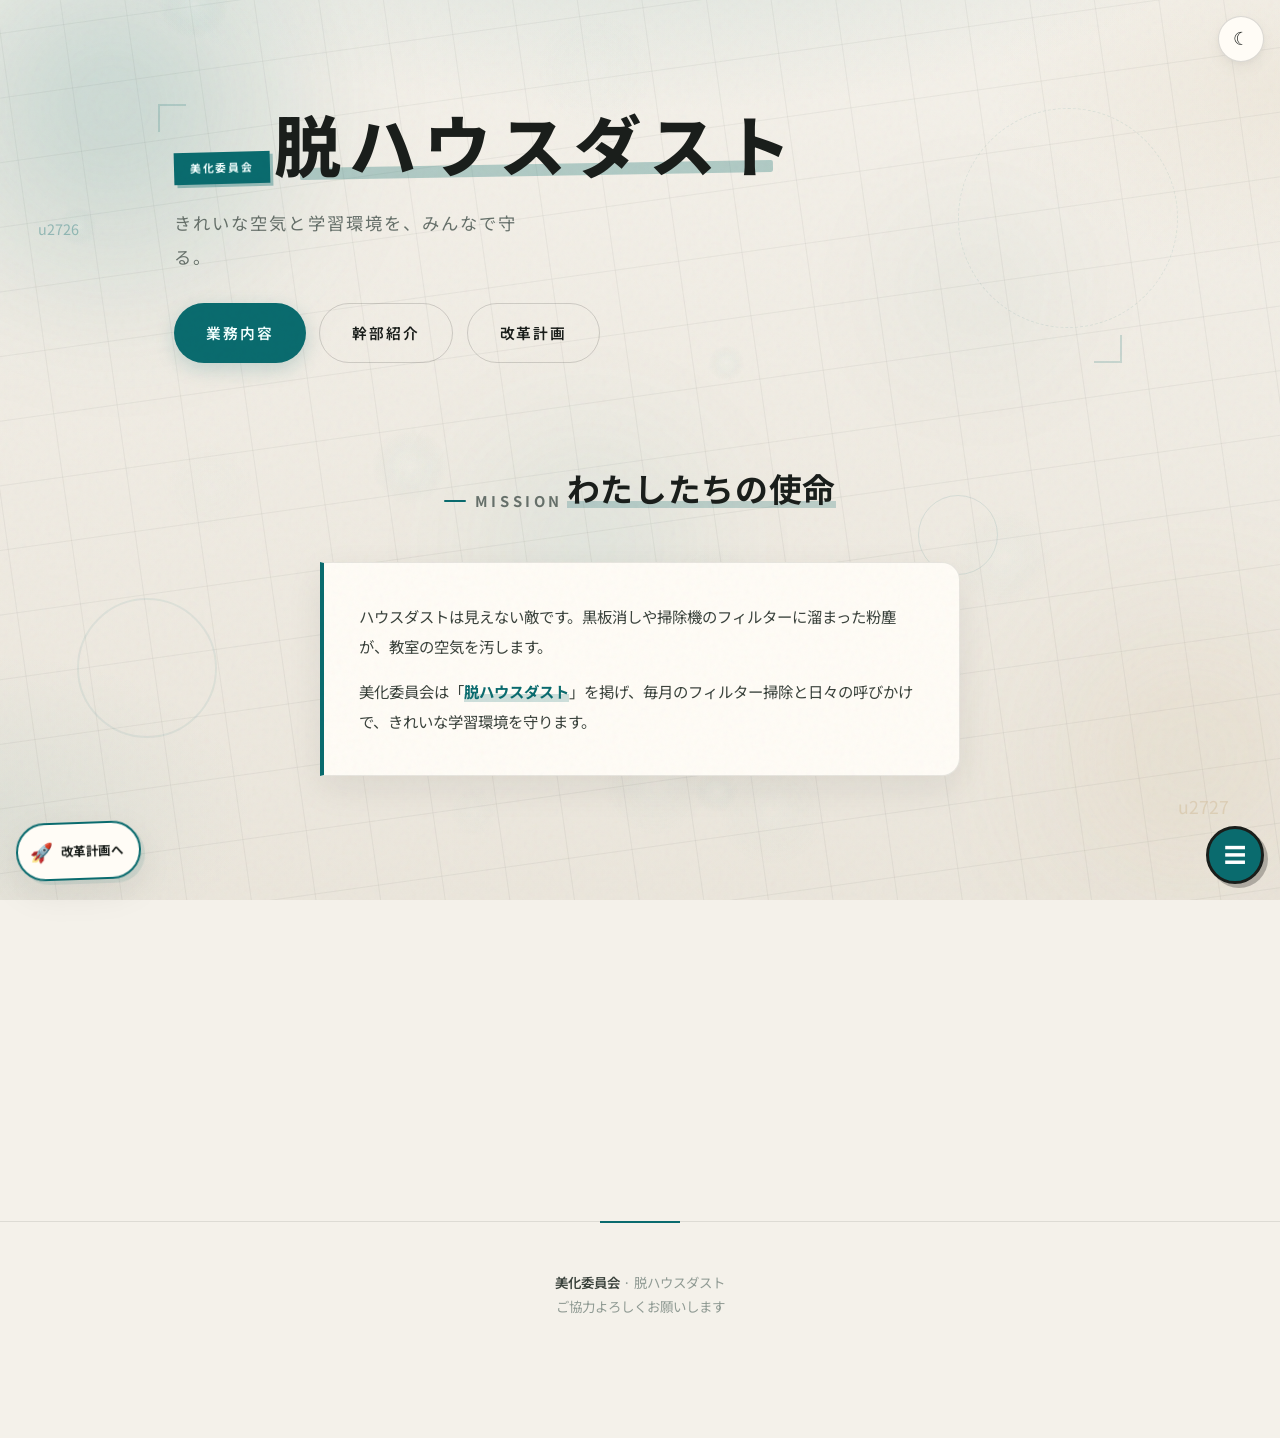
==== commit f9b62d94: "fix(menu): inline FAB styles + cache menu3" ====
--- a/index.html
+++ b/index.html
@@ -3,7 +3,7 @@
 <head>
   <meta charset="UTF-8">
   <meta name="viewport" content="width=device-width, initial-scale=1.0, viewport-fit=cover">
-  <meta name="description" content="美化委員会公式サイト — 脱ハウスダスト。学校全体の美化活動を行っています。">
+  <meta name="description" content="美化委員会 — 脱ハウスダスト。黒板消し・掃除機フィルター掃除と学校全体の美化活動">
   <meta name="theme-color" content="#f4f1ea">
   <title>美化委員会 · 脱ハウスダスト</title>
   <link rel="preconnect" href="https://fonts.googleapis.com">
@@ -11,7 +11,7 @@
   <link href="https://fonts.googleapis.com/css2?family=Noto+Sans+JP:wght@400;500;600;700;800&display=swap" rel="stylesheet">
   <link rel="stylesheet" href="css/style.css">
   <link rel="stylesheet" href="css/play.css">
-  <link rel="stylesheet" href="css/menu.css?v=menu2">
+  <link rel="stylesheet" href="css/menu.css?v=menu3">
 </head>
 <body>
   <div class="ambient" aria-hidden="true">
@@ -33,29 +33,15 @@
   <canvas id="dust-canvas" aria-hidden="true"></canvas>
 
   <div class="page-wrap">
-    <span class="sticker sticker-1" aria-hidden="true">✨</span>
-    <span class="sticker sticker-2" aria-hidden="true">🫧</span>
-    <span class="sticker sticker-3" aria-hidden="true">🌿</span>
-    <span class="sticker sticker-4" aria-hidden="true">🧹</span>
-    <span class="sticker sticker-5" aria-hidden="true">💨</span>
     <header class="hero">
       <div class="container">
-        <div class="hero-inner">
-          <div class="hero-main">
-            <div class="hero-badge">ご協力よろしくお願いします</div>
-            <h1>美化委員会</h1>
-            <p class="hero-sub">学習環境を整えるために、学校全体の美化に心がけて活動しています。</p>
-            <div class="hero-cta">
-              <a href="cadre.html" class="btn btn-primary">幹部を見る</a>
-              <a href="activities.html" class="btn btn-ghost">業務内容</a>
-            </div>
-          </div>
-          <div class="hero-side">
-            <div class="goal-banner">
-              <div class="label">後期の目標</div>
-              <div class="value">脱ハウスダスト</div>
-            </div>
-          </div>
+        <div class="hero-badge">美化委員会</div>
+        <h1>脱ハウスダスト</h1>
+        <p class="hero-sub">きれいな空気と学習環境を、みんなで守る。</p>
+        <div class="hero-cta">
+          <a class="btn btn-primary" href="activities.html">業務内容</a>
+          <a class="btn btn-ghost" href="cadre.html">幹部紹介</a>
+          <a class="btn btn-ghost" href="https://r25347sh.github.io/bika-reform/">改革計画</a>
         </div>
       </div>
     </header>
@@ -63,45 +49,38 @@
     <section class="section">
       <div class="container">
         <div class="section-header reveal">
-          <p class="eyebrow">Message</p>
-          <h2>委員長からのご挨拶</h2>
+          <p class="eyebrow">Mission</p>
+          <h2>わたしたちの使命</h2>
         </div>
-        <div class="speech-card reveal reveal-delay-1">
-          <p>こんにちは！美化委員会です！</p>
-          <p>令和8年度後期より、誠に不本意ながら美化委員長を務めることになってしまいました、<span class="highlight">5年G組の佐藤 晴（さとう はる）</span>です。「S・A・T・O　H・A・R・U」で佐藤 晴です。</p>
-          <p>同じく、副委員長に就任したのは、<span class="highlight">5年D組の小倉 哲史（おぐら さとし）</span>です。</p>
-          <p>顧問の先生方は「柴本先生」「後藤先生」「秋元先生」「増渋（ますぶち）先生」です。</p>
-          <p>美化委員会は、後期では「<span class="highlight">脱ハウスダスト</span>」を目標としています。</p>
-          <p>「学校全体の美化活動」として、主に「毎月の黒板消しクリーナーのフィルター掃除」や「掃除機のフィルター掃除・交換の呼びかけ」を行います。</p>
-          <p>精一杯努力しますが、この学校をきれいに保つためには、皆様のご協力が必要です！</p>
-          <p><strong>どうぞ、よろしくお願いいたします！</strong></p>
+        <div class="speech-card reveal">
+          <p>ハウスダストは見えない敵です。黒板消しや掃除機のフィルターに溜まった粉塵が、教室の空気を汚します。</p>
+          <p>美化委員会は「<span class="highlight">脱ハウスダスト</span>」を掲げ、毎月のフィルター掃除と日々の呼びかけで、きれいな学習環境を守ります。</p>
         </div>
       </div>
     </section>
 
-    <section class="section" style="padding-top:0;">
+    <section class="section">
       <div class="container">
         <div class="section-header reveal">
-          <p class="eyebrow">Activity</p>
-          <h2>主な活動</h2>
-          <p>きれいな学習環境を守るための取り組み</p>
+          <p class="eyebrow">Links</p>
+          <h2>ページ一覧</h2>
         </div>
         <div class="activity-grid">
-          <article class="card activity-card reveal reveal-delay-1">
+          <a class="card activity-card reveal" href="cadre.html" style="text-decoration:none;color:inherit">
             <div class="num">01</div>
-            <h3>黒板消しクリーナー</h3>
-            <p>毎月、黒板消しクリーナーのフィルター掃除を実施。粉塵をしっかり除去します。</p>
-          </article>
-          <article class="card activity-card reveal reveal-delay-2">
+            <h3>幹部</h3>
+            <p>委員長・副委員長・顧問の紹介</p>
+          </a>
+          <a class="card activity-card reveal reveal-delay-1" href="activities.html" style="text-decoration:none;color:inherit">
             <div class="num">02</div>
-            <h3>掃除機フィルター</h3>
-            <p>掃除機のフィルター掃除・交換の呼びかけ。ハウスダストの発生源を減らします。</p>
-          </article>
-          <article class="card activity-card reveal reveal-delay-3">
+            <h3>業務内容</h3>
+            <p>フィルター掃除と美化活動</p>
+          </a>
+          <a class="card activity-card reveal reveal-delay-2" href="https://r25347sh.github.io/bika-reform/" style="text-decoration:none;color:inherit">
             <div class="num">03</div>
-            <h3>学校全体の美化</h3>
-            <p>学習活動を整えるために、学校全体の美化に心がけて活動を行います。</p>
-          </article>
+            <h3>改革計画</h3>
+            <p>ブランド化・企画・組織化</p>
+          </a>
         </div>
       </div>
     </section>
@@ -109,12 +88,10 @@
     <footer class="site-footer">
       <p><strong>美化委員会</strong> · 脱ハウスダスト</p>
       <p>ご協力よろしくお願いします</p>
-      <p style="margin-top:0.75rem;"><a href="https://r25347sh.github.io/bika-reform/">🚀 改革計画サイトへ</a></p>
     </footer>
   </div>
 
-  <!-- Site menu: visible without JS; JS enhances open/close + radial -->
-  <button type="button" class="ham-fab" id="ham-fab" aria-label="メニュー" aria-expanded="false" aria-controls="ham-panel">
+  <button type="button" class="ham-fab" id="ham-fab" style="position:fixed;right:1rem;bottom:1rem;z-index:2147483645;width:58px;height:58px;display:flex;align-items:center;justify-content:center;background:#0a6b6e;color:#fff;border:3px solid #1a1e1b;border-radius:50%;font-size:1.35rem;cursor:pointer;" aria-label="メニュー" aria-expanded="false" aria-controls="ham-panel">
     <span class="ham-fab-icon" aria-hidden="true">☰</span>
   </button>
   <nav class="ham-panel" id="ham-panel" aria-hidden="true">
@@ -126,7 +103,7 @@
 
   <script src="js/main.js" defer></script>
   <script src="js/play.js" defer></script>
-  <script src="js/menu.js?v=menu2" defer></script>
+  <script src="js/menu.js?v=menu3" defer></script>
   <a class="site-portal" href="https://r25347sh.github.io/bika-reform/" title="改革計画サイトへ">
     <span class="portal-icon" aria-hidden="true">🚀</span>
     <span>改革計画へ</span>
--- a/css/menu.css
+++ b/css/menu.css
@@ -181,3 +181,38 @@
     animation: none !important; transition-duration: 0.01ms !important;
   }
 }
+
+/* === HARD FORCE visibility (page nav) === */
+.ham-fab,
+button.ham-fab,
+#ham-fab {
+  position: fixed !important;
+  right: max(1rem, env(safe-area-inset-right, 0px)) !important;
+  bottom: max(1rem, env(safe-area-inset-bottom, 0px)) !important;
+  width: 58px !important;
+  height: 58px !important;
+  z-index: 2147483645 !important;
+  display: flex !important;
+  visibility: visible !important;
+  opacity: 1 !important;
+  pointer-events: auto !important;
+  background: #0a6b6e !important;
+  color: #fff !important;
+  border: 3px solid #1a1e1b !important;
+  border-radius: 50% !important;
+  box-shadow: 4px 4px 0 rgba(0,0,0,.25) !important;
+  align-items: center !important;
+  justify-content: center !important;
+  font-size: 1.35rem !important;
+  cursor: pointer !important;
+}
+.ham-panel,
+#ham-panel {
+  position: fixed !important;
+  right: max(1rem, env(safe-area-inset-right, 0px)) !important;
+  bottom: calc(1rem + 68px + env(safe-area-inset-bottom, 0px)) !important;
+  z-index: 2147483644 !important;
+}
+.radial-menu-wrapper {
+  z-index: 2147483646 !important;
+}
